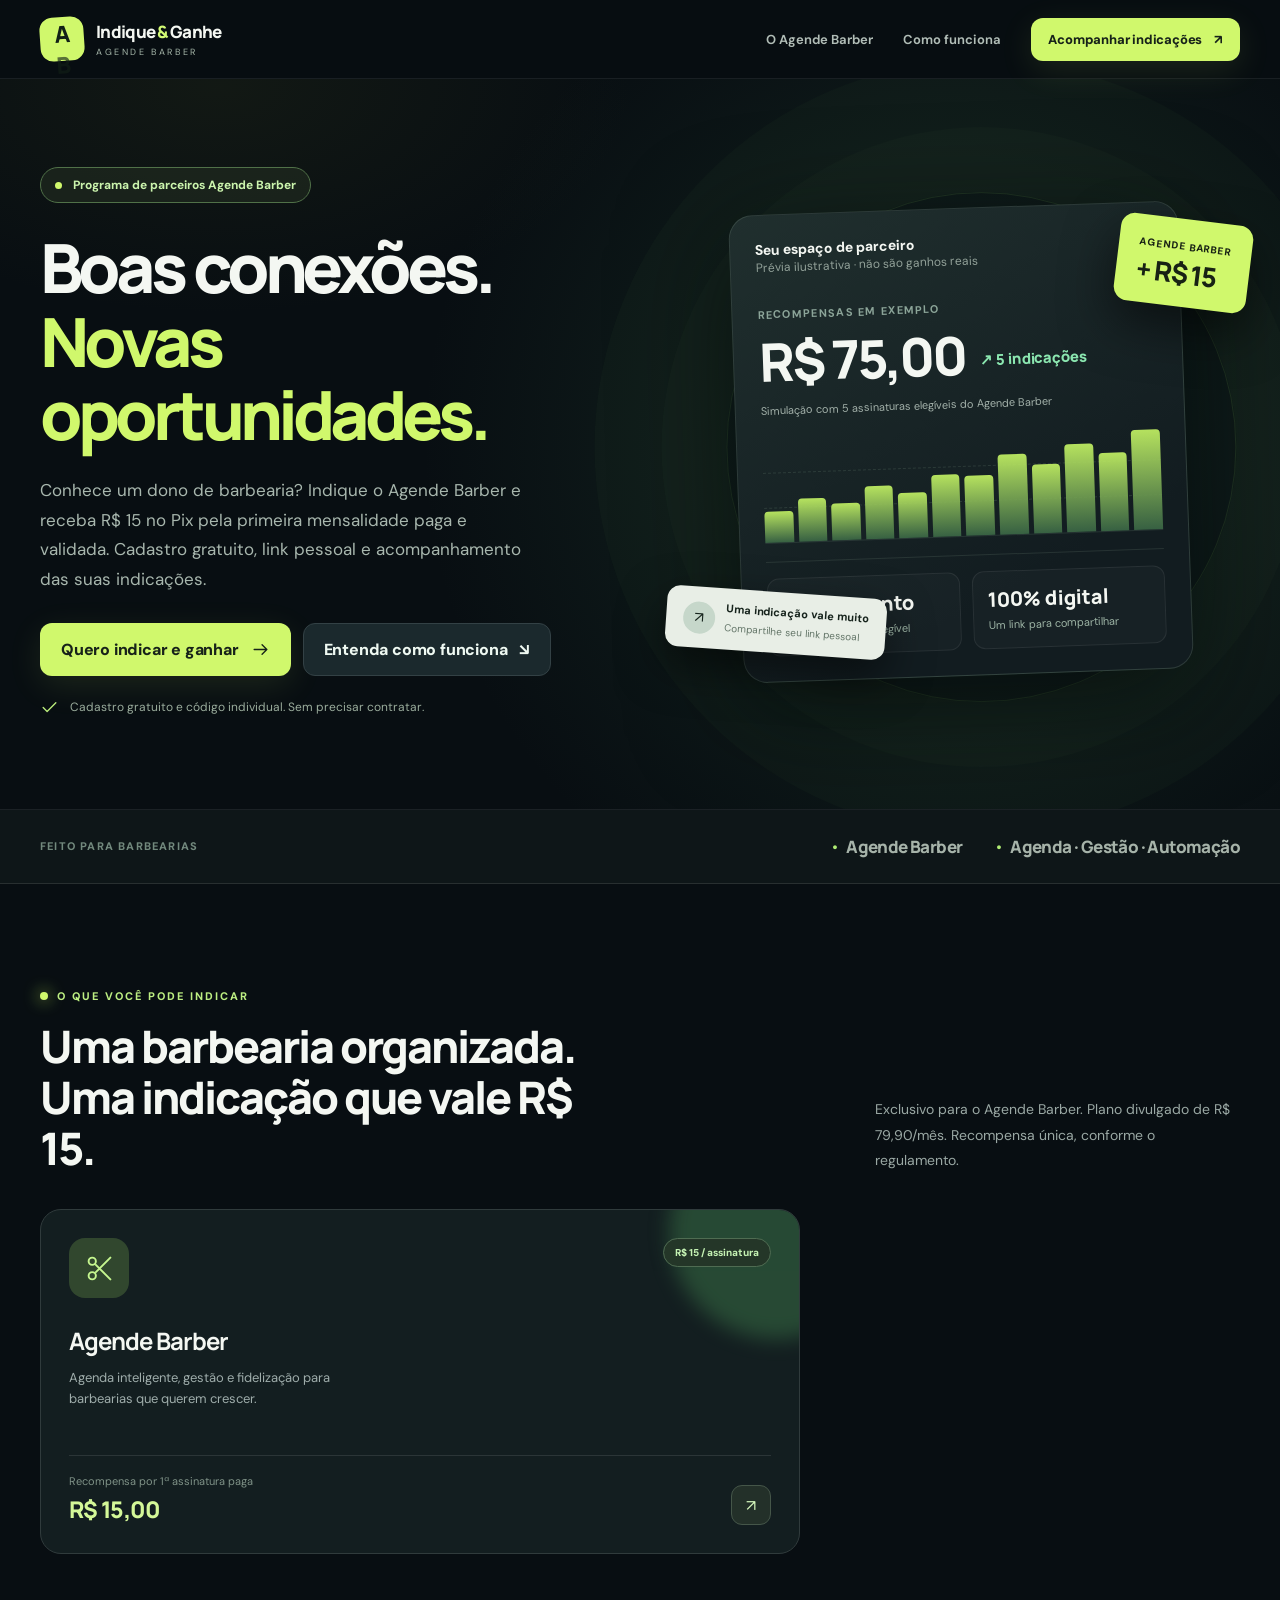
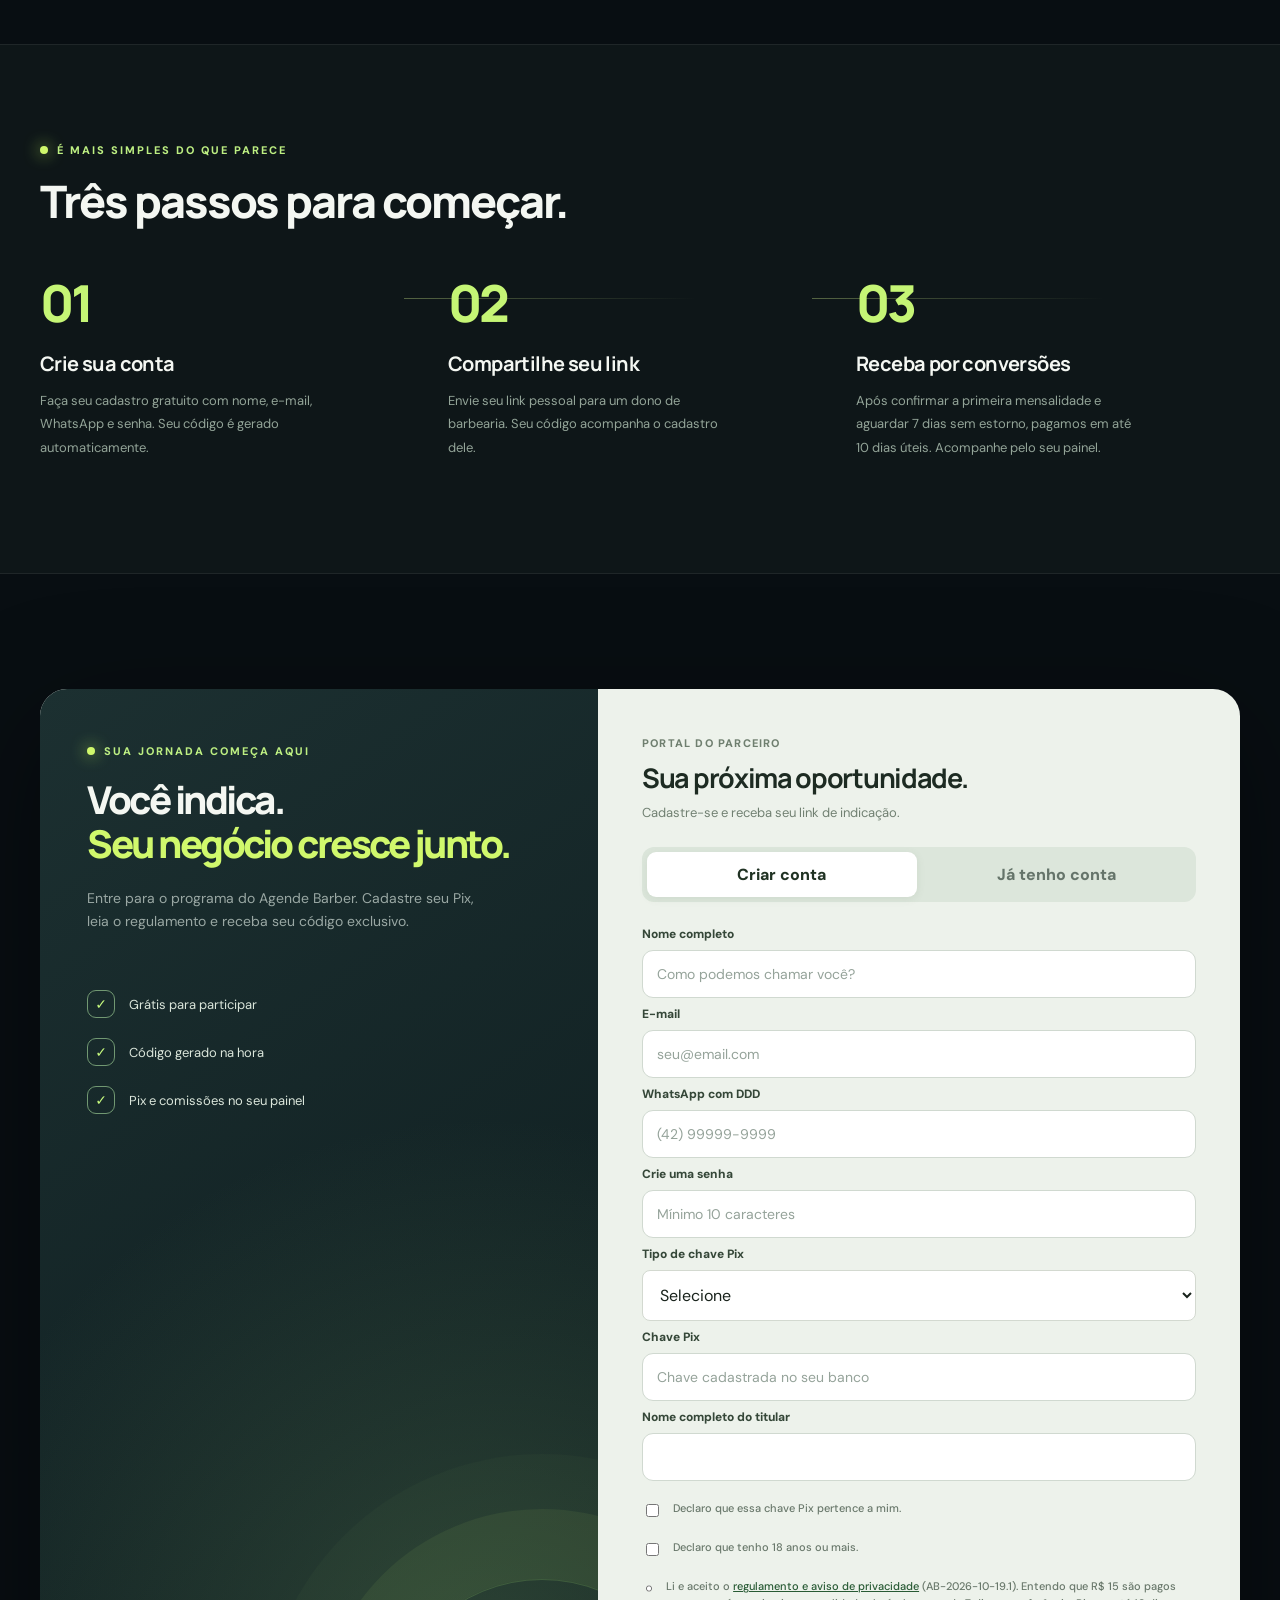
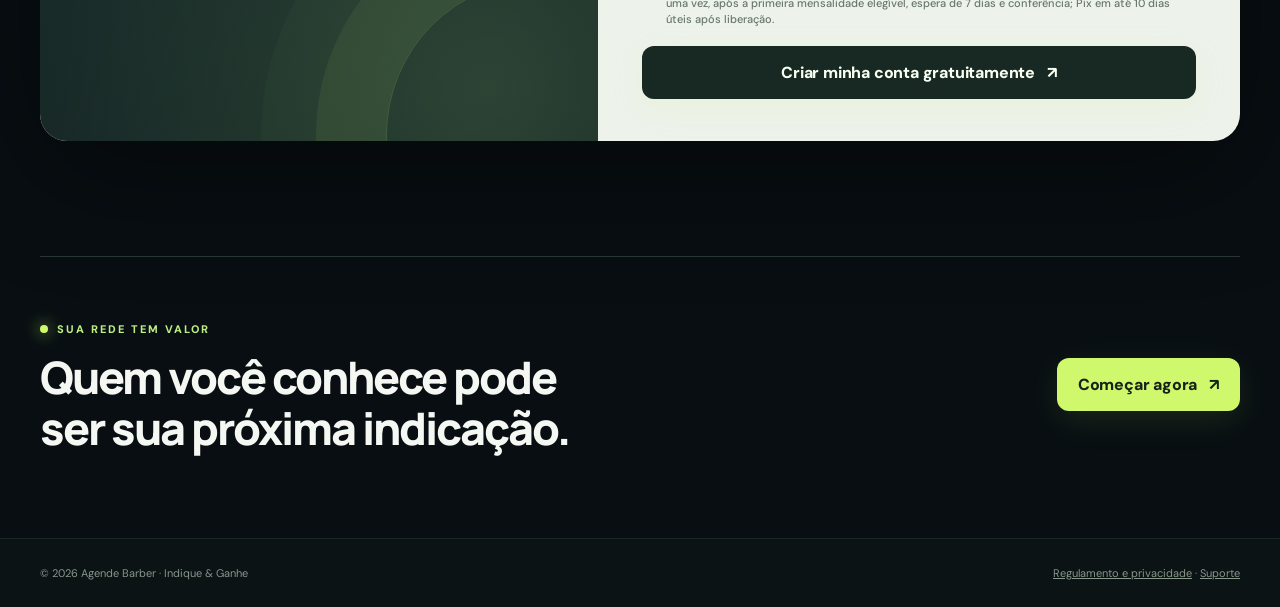
==== indicacoes/index.html @ e5cce831 "ux(referrals): easy sign-in for status tracking with refresh on return" ====
<!doctype html>
<html lang="pt-BR">
<head>
  <meta charset="UTF-8">
  <meta name="viewport" content="width=device-width, initial-scale=1">
  <meta name="theme-color" content="#080e12">
  <meta name="description" content="Indique o Agende Barber e ganhe R$ 15 por nova barbearia com primeira mensalidade paga e validada.">
  <meta property="og:title" content="Indique & Ganhe | Agende Barber">
  <meta property="og:description" content="Uma boa indicação pode render uma recompensa. Conheça a Central de Indicações.">
  <title>Indique & Ganhe — Agende Barber</title>
  <link rel="preconnect" href="https://fonts.googleapis.com">
  <link rel="preconnect" href="https://fonts.gstatic.com" crossorigin>
  <link href="https://fonts.googleapis.com/css2?family=DM+Sans:wght@400;500;600;700;800&family=Manrope:wght@400;500;600;700;800&display=swap" rel="stylesheet">
  <style>
  :root{--bg:#080e12;--panel:#111b1f;--line:#28353a;--ink:#f4f7f2;--dim:#a3b0aa;--accent:#d0f86c;--lime:#b4f552;--muted:#66716b;--max:1200px;font-family:"DM Sans",system-ui,-apple-system,sans-serif}
  *{box-sizing:border-box}html{scroll-behavior:smooth;scroll-padding-top:92px}body{margin:0;background:var(--bg);color:var(--ink);overflow-x:hidden}a{text-decoration:none;color:inherit}button,input{font:inherit}button{cursor:pointer}[hidden]{display:none!important}::selection{background:#c6ff6f;color:#172313}
  .shell{width:min(var(--max),calc(100% - 64px));margin-inline:auto}
  h1,h2,h3,h4,p{margin-top:0}h1,h2,h3{font-family:Manrope,"DM Sans",sans-serif}h2{font-size:clamp(30px,3.5vw,50px);line-height:1.14;font-weight:800;letter-spacing:-2px}h3{letter-spacing:-.6px}
  .eyebrow{display:inline-flex;align-items:center;gap:9px;text-transform:uppercase;font-size:11px;letter-spacing:2px;font-weight:800;color:#bdef82}.eyebrow .beacon{width:8px;height:8px;border-radius:50%;background:var(--accent);box-shadow:0 0 16px #bbef59}
  .micro{font-size:12px;color:#92a199;line-height:1.6}
  .soft{color:#9aa8a4;line-height:1.7}
  .btn{display:inline-flex;align-items:center;justify-content:center;gap:12px;border-radius:12px;border:1px solid transparent;padding:15px 20px;min-height:48px;font-weight:800;letter-spacing:-.2px;transition:transform .2s,background .2s,border-color .2s;white-space:nowrap}
  .btn:hover{transform:translateY(-2px)}.btn:focus-visible,.tab:focus-visible,a:focus-visible,input:focus-visible,button:focus-visible{outline:3px solid #c9fa73;outline-offset:3px}
  .btn-bright{background:var(--accent);color:#172219;box-shadow:0 9px 34px #d0f86c1b}.btn-bright:hover{background:#e1ff94}
  .btn-dark{background:#1b292d;border-color:#334145;color:#eff9f2}.btn-dark:hover{border-color:#7c9278}
  .btn-min{background:#171f21;color:#fff;border-color:#455350}
  .icon{display:inline-flex;align-items:center;justify-content:center;flex-shrink:0}
  .icon svg{width:19px;height:19px;fill:none;stroke:currentColor;stroke-width:1.7;stroke-linecap:round;stroke-linejoin:round}
  .site-header{position:sticky;top:0;z-index:30;border-bottom:1px solid #ffffff13;background:#080e12ef;backdrop-filter:blur(16px)}
  .nav{height:78px;display:flex;align-items:center;justify-content:space-between;gap:20px}
  .brand{display:inline-flex;gap:12px;align-items:center;white-space:nowrap}.mark{height:44px;width:44px;border-radius:13px;background:var(--accent);display:grid;place-items:center;color:#122017;font:950 23px Manrope;letter-spacing:-4px;padding-right:3px;transform:rotate(-4deg)}
  .brand-title{display:block;font:800 17px Manrope;letter-spacing:-.7px}.brand-sub{display:block;margin-top:3px;font-size:9px;letter-spacing:2.6px;color:#a5b6aa;text-transform:uppercase}
  .nav-actions{display:flex;align-items:center;gap:30px}.nav-actions>a:not(.btn){font-size:13px;color:#b1bdb7;font-weight:650}.nav-actions>a:not(.btn):hover{color:#fff}.nav-actions>.btn{font-size:13px;padding:12px 16px;min-height:42px}
  .hero-backdrop{position:relative;overflow:hidden;border-bottom:1px solid #ffffff14}
  .hero-backdrop:before{content:"";position:absolute;inset:0;background:radial-gradient(ellipse 750px 750px at 74% 50%,#325f444d,transparent 70%),radial-gradient(ellipse 620px 340px at 17% 1%,#4e562025,transparent 67%);pointer-events:none}
  .hero-grid{position:relative;display:grid;grid-template-columns:1.02fr .98fr;align-items:center;gap:60px;padding-top:88px;padding-bottom:92px}
  .hero-copy{position:relative;z-index:2}
  .hero-copy .intro{display:inline-flex;gap:11px;align-items:center;padding:9px 14px;border:1px solid #507148;border-radius:99px;background:#202b20aa;color:#cbf4ad;font-size:12px;font-weight:750}
  .intro i{height:7px;width:7px;background:var(--accent);border-radius:50%}
  .hero h1{font-size:clamp(48px,5.3vw,76px);font-weight:800;letter-spacing:-4.9px;line-height:1.085;margin:28px 0 24px;max-width:670px}
  .hero h1 em{font-style:normal;color:var(--accent)}.hero p{color:#a8b7ae;font-size:17px;line-height:1.75;max-width:495px}
  .hero-ctas{display:flex;flex-wrap:wrap;gap:12px;margin:28px 0 22px}.hero-proof{display:flex;align-items:center;gap:11px;font-size:12px;color:#9aac9c}.hero-proof svg{stroke:#bbec7c}
  .demo-stage{position:relative;min-height:505px;display:grid;place-items:center}
  .demo-halo{position:absolute;width:510px;height:510px;border-radius:50%;border:1px solid #a1e86b20;box-shadow:0 0 0 65px #a2f77104,0 0 0 132px #a2f77105;transform:translate(4%,1%)}
  .demo-main{position:relative;z-index:2;width:min(450px,100%);background:linear-gradient(153deg,#202f2e,#121c20 75%);border:1px solid #5e736657;border-radius:24px;box-shadow:0 25px 110px #030907a8;padding:25px;transform:rotate(-2deg)}
  .demo-heading{display:flex;align-items:center;justify-content:space-between;gap:12px}.demo-heading .title{font-size:14px;font-weight:750}.demo-logo{display:grid;place-items:center;border:1px solid #426052;background:#293d34;width:32px;height:32px;border-radius:10px;font-size:15px;color:#baf18b}
  .demo-label{font-size:11px;color:#8ca599;margin-top:30px;text-transform:uppercase;letter-spacing:1.3px;font-weight:700}
  .demo-money{font:800 53px Manrope;letter-spacing:-3px;margin:4px 0 6px}.demo-money span{color:#8be7b0;font-size:15px;letter-spacing:-.1px;vertical-align:middle;margin-left:7px}
  .demo-caption{font-size:11px;color:#a2b0a9}.demo-graph{display:flex;align-items:end;gap:5px;height:101px;margin:25px 0 18px;position:relative;border-bottom:1px solid #51665b50}
  .demo-graph:before,.demo-graph:after{content:"";position:absolute;left:0;right:0;border-top:1px dashed #576e604f;top:30%;pointer-events:none}.demo-graph:after{top:65%}
  .demo-graph i{height:var(--height);flex:1;border-radius:4px 4px 0 0;background:linear-gradient(0deg,#3b6846,#c7f765);opacity:.9;z-index:1}
  .demo-stats{display:grid;grid-template-columns:1fr 1fr;gap:12px;border-top:1px solid #61736842;padding-top:16px}.demo-stat{padding:14px;background:#ffffff06;border:1px solid #ffffff12;border-radius:12px}.demo-stat b{display:block;font:800 20px Manrope}.demo-stat span{font-size:11px;color:#9db4a5}
  .float-ticket{position:absolute;z-index:4;right:-10px;top:30px;border-radius:14px;background:var(--accent);color:#182214;padding:15px 20px;box-shadow:0 20px 50px #0008;transform:rotate(7deg)}.float-ticket b{display:block;font:800 27px Manrope;letter-spacing:-1px}.float-ticket span{font-size:10px;font-weight:800;text-transform:uppercase;letter-spacing:1px}
  .float-friend{position:absolute;z-index:5;left:-15px;bottom:41px;display:flex;align-items:center;gap:10px;border-radius:13px;background:#e8eee6;color:#16231c;padding:13px 17px;box-shadow:0 18px 45px #0008;transform:rotate(4deg)}.friend-av{display:grid;place-items:center;background:#c6d7ca;height:32px;width:32px;border-radius:50%;font-size:15px}.float-friend b{display:block;font-size:11px}.float-friend small{font-size:10px;color:#637568}
  .strip{border-bottom:1px solid #ffffff1b;background:#0e1618}.strip-inner{display:flex;align-items:center;justify-content:space-between;flex-wrap:wrap;gap:18px;padding:25px 0}.strip-lead{font-size:11px;text-transform:uppercase;letter-spacing:1.2px;color:#72897d;font-weight:800}.strip-products{display:flex;flex-wrap:wrap;gap:34px;align-items:center;color:#a6b3a9;font:800 17px Manrope;letter-spacing:-.6px}.strip-products span:before{content:"●";font-size:9px;color:#afec73;margin-right:9px;vertical-align:3px}
  .section{padding-top:100px;padding-bottom:90px}.section-header{display:flex;justify-content:space-between;align-items:end;gap:25px;margin-bottom:36px}.section-header h2{max-width:590px;margin:15px 0 0}.section-header p{max-width:365px;font-size:14px;margin:0;line-height:1.8}
  .products{display:grid;grid-template-columns:repeat(3,minmax(0,1fr));gap:17px}
  .product-card{display:flex;flex-direction:column;position:relative;overflow:hidden;padding:28px;border:1px solid #303b3c;background:#131e20;border-radius:21px;min-height:345px;transition:transform .2s,border-color .2s}.product-card:hover{transform:translateY(-5px);border-color:#9fc36e}.product-card:before{content:"";position:absolute;width:215px;height:215px;right:-85px;top:-86px;border-radius:50%;background:var(--bloom);opacity:.56;filter:blur(10px)}
  .product-top{display:flex;justify-content:space-between;align-items:start;position:relative;z-index:1}.product-symbol{width:60px;height:60px;display:grid;place-items:center;border-radius:16px;background:var(--symbol-bg);color:var(--symbol-color)}.product-symbol svg{height:29px;width:29px;stroke:currentColor;fill:none;stroke-width:1.6;stroke-linecap:round;stroke-linejoin:round}
  .tag{display:inline-block;border:1px solid #4f6c52;background:#243628;color:#c5f3b4;border-radius:99px;padding:7px 11px;font-size:10px;font-weight:800}.tag-muted{border-color:#485254;background:#293235;color:#aab8b3}
  .product-card h3{font-size:24px;letter-spacing:-1px;margin:26px 0 10px}.product-card .desc{font-size:13px;color:#9fadab;line-height:1.65;max-width:290px;flex:1}
  .card-bottom{border-top:1px solid #ffffff1a;padding-top:18px;display:flex;align-items:end;justify-content:space-between;gap:15px;margin-top:22px}.commission-caption{display:block;color:#7f9287;font-size:11px;margin-bottom:5px}.commission-value{font:800 23px Manrope;letter-spacing:-.9px;color:#d4f898}.commission-unset{font:750 16px Manrope;color:#b6c2ba}
  .card-arrow{display:grid;place-items:center;height:40px;width:40px;border:1px solid #455649;border-radius:11px;color:#d5f8bd;background:#233029;transition:background .2s}.product-card:hover .card-arrow{background:#43583a}
  .how{border-top:1px solid #ffffff12;border-bottom:1px solid #ffffff12;background:#0e1618}.how .section{padding-top:93px;padding-bottom:95px}
  .step-grid{display:grid;grid-template-columns:repeat(3,minmax(0,1fr));gap:24px;margin-top:49px}.step{position:relative;padding:2px 22px 6px 0}.step:not(:last-child):after{content:"";position:absolute;right:20px;top:23px;width:calc(100% - 91px);height:1px;background:linear-gradient(90deg,#bed98166,transparent);transform:translateX(100%)}.step-number{font:800 51px Manrope;line-height:1;letter-spacing:-3px;color:#c5f575}.step h3{font-size:20px;margin:22px 0 12px}.step p{font-size:13px;line-height:1.8;color:#93a498;max-width:290px}
  .signup-section{padding:115px 0}.signup-panel{display:grid;grid-template-columns:.93fr 1.07fr;border-radius:27px;overflow:hidden;background:#edf2eb;box-shadow:0 30px 120px #0006}
  .signup-story{background:radial-gradient(circle at 80% 95%,#4f704e76,transparent 52%),linear-gradient(145deg,#1c3031,#0d1b1d);padding:55px 47px 45px;position:relative;display:flex;flex-direction:column;overflow:hidden}
  .signup-story:after{content:"";width:310px;height:310px;border:1px solid #b5ff7e2b;border-radius:50%;position:absolute;bottom:-150px;right:-100px;box-shadow:0 0 0 70px #caff7110,0 0 0 125px #caff7106;pointer-events:none}
  .signup-story h2{font-size:clamp(31px,3vw,47px);letter-spacing:-2.5px;line-height:1.15;margin:20px 0}.signup-story h2 span{color:var(--accent)}.signup-story .soft{font-size:14px;max-width:400px}.signup-advantages{display:grid;gap:20px;margin-top:42px;position:relative;z-index:1}.advantage{display:flex;gap:14px;align-items:center;font-size:13px;color:#dbe6db}.advantage .check{display:grid;place-items:center;width:28px;height:28px;min-width:28px;border:1px solid #719872;border-radius:9px;color:#c7fb7f;font-size:14px}
  .auth-surface{padding:42px 44px;color:#1d2b22}.auth-overline{font-size:11px;color:#6f7f6f;font-weight:800;text-transform:uppercase;letter-spacing:1.2px}.auth-title{font-size:27px;letter-spacing:-1.3px;margin:7px 0 6px}.auth-sub{color:#718072;font-size:13px;line-height:1.7;margin:0 0 23px}
  .tabs{display:flex;gap:5px;padding:5px;border-radius:12px;background:#dce6db;margin-bottom:24px}.tab{flex:1;border:0;background:transparent;border-radius:9px;padding:12px;font-weight:800;color:#65746a}.tab.active{color:#203223;background:#fff;box-shadow:0 2px 8px #5d70501a}
  .auth-form{display:grid;gap:8px}.auth-form label{font-size:12px;font-weight:800;color:#354738}.auth-form input:not([type="checkbox"]){background:#fff;border:1px solid #d0d9d0;border-radius:11px;height:48px;padding:12px 14px;font-size:14px;color:#183325;outline:none;width:100%}.auth-form input:not([type="checkbox"]):focus{border-color:#9ebc84;box-shadow:0 0 0 3px #c7eeb83e}.auth-form input::placeholder{color:#95a39a}.auth-form .btn{margin-top:10px;width:100%;background:#182923;color:#f9fff1;min-height:52px}
  .consent{display:flex;align-items:flex-start;gap:11px!important;font-weight:500!important;margin-top:11px;line-height:1.5;color:#69786b!important}.consent input{accent-color:#24402b;margin-top:4px}.consent span{font-size:11px;font-weight:500}
  .form-message{padding:12px 14px;border-radius:10px;font-size:12px;margin-top:17px;border:1px solid #d0dacb;background:#e4eddc;color:#2a4a37}.form-message.error{border-color:#e9b2b0;background:#ffeded;color:#a32626}.form-message.success{border-color:#9ad1ab;background:#e0f7e8;color:#237444}
  #login-form .micro a{color:#275d34;text-decoration:underline;text-underline-offset:3px}
  .partner-bar{display:flex;align-items:start;justify-content:space-between;gap:12px}.partner-bar h3{color:#243c2d;font-size:22px;margin:5px 0}.partner-bar p{margin:0}
  .code-card{display:flex;flex-wrap:wrap;align-items:center;justify-content:space-between;gap:12px;background:#dcebd4;border:1px solid #b4d4a5;border-radius:14px;padding:17px;margin:24px 0 20px}.code-card strong{font:800 22px Manrope;color:#203c27;letter-spacing:1px;overflow-wrap:anywhere}
  .ref-link{display:flex;align-items:center;gap:8px;background:#fff;border:1px solid #d3dfd0;border-radius:11px;padding:8px 9px;margin-bottom:9px;max-width:100%}.ref-link input{min-width:0;width:100%;flex:1;border:none;outline:0;color:#314e38;background:transparent;font-size:11px}
  .smallbtn{flex-shrink:0;background:#1c3326;color:white;border:none;border-radius:8px;padding:10px 13px;font-size:11px;font-weight:800}
  .auth-surface .micro{color:#748375}.auth-surface .eyebrow{color:#416641}
  .last-cta{padding:0 0 85px}.last-content{border-top:1px solid #283732;padding-top:60px;display:flex;align-items:center;justify-content:space-between;gap:24px}.last-content h2{max-width:570px;margin:13px 0 0}.last-content .btn{flex-shrink:0}
  .site-footer{border-top:1px solid #ffffff13;background:#0b1315}.footer-inner{display:flex;align-items:center;justify-content:space-between;flex-wrap:wrap;gap:15px;padding:27px 0;font-size:11px;color:#87978b}
  .toast{position:fixed;right:20px;bottom:24px;z-index:99;background:var(--accent);color:#172518;border-radius:11px;padding:14px 20px;font-size:12px;font-weight:800;box-shadow:0 10px 30px #0007;opacity:0;pointer-events:none;transition:opacity .2s}.toast.show{opacity:1}
  .redirect{display:none;max-width:640px;margin:90px auto;padding:38px;background:#172522;border:1px solid #4a6c54;border-radius:25px;text-align:center}
  @media(max-width:1050px){.hero-grid{gap:25px}.hero h1{font-size:clamp(44px,5.2vw,64px);letter-spacing:-3px}.float-friend{left:-5px}.float-ticket{right:0}.demo-main{width:min(410px,96%)}}
  @media(max-width:820px){.shell{width:min(100% - 38px,var(--max))}.nav{height:70px}.nav-actions{gap:10px}.nav-actions>a:not(.btn){display:none}.hero-grid{grid-template-columns:1fr;gap:30px;padding-top:62px;padding-bottom:72px}.hero h1{max-width:660px;font-size:clamp(48px,7.5vw,71px)}.hero p{max-width:630px}.demo-stage{width:min(600px,100%);min-height:500px;margin:15px auto 0}.products{grid-template-columns:1fr 1fr}.section-header{display:block}.section-header p{margin-top:18px}.signup-panel{grid-template-columns:1fr}.signup-story{padding:42px}.signup-story h2{max-width:520px}.signup-advantages{grid-template-columns:repeat(3,1fr);gap:15px;margin-top:25px}.signup-advantages .advantage{align-items:start}.signup-advantages .check{min-width:28px}.signup-section{padding:80px 0}.last-content{align-items:start;flex-direction:column}}
  @media(max-width:600px){.shell{width:min(100% - 32px,var(--max))}.nav{height:67px}.brand{gap:8px}.mark{height:39px;width:39px;font-size:20px}.brand-title{font-size:14px}.brand-sub{font-size:8px;letter-spacing:1.8px}.nav-actions>.btn{font-size:11px;padding:9px 12px;min-height:38px}
   .hero-grid{padding-top:50px;padding-bottom:46px}.hero-copy .intro{font-size:10px}.hero h1{font-size:clamp(41px,11vw,58px);letter-spacing:-2.8px;line-height:1.09;margin:25px 0 20px}.hero p{font-size:14px}.hero-ctas{display:grid;grid-template-columns:1fr;gap:10px}.hero-ctas .btn{width:100%;font-size:14px}.hero-proof{font-size:11px}.demo-stage{min-height:405px;margin:10px auto 0}.demo-halo{width:330px;height:330px}.demo-main{width:min(345px,94%);padding:19px;border-radius:18px}.demo-money{font-size:43px}.demo-graph{height:82px;margin:18px 0}.float-ticket{right:-3px;top:5px;padding:10px 12px;transform:rotate(5deg)}.float-ticket b{font-size:20px}.float-ticket span{font-size:8px}.float-friend{left:-4px;bottom:5px;padding:10px 13px}.demo-stat{padding:10px}.demo-stat b{font-size:16px}
   .strip-inner{justify-content:center;gap:13px;padding:22px 0}.strip-products{gap:16px;justify-content:center;font-size:13px}.section{padding-top:70px;padding-bottom:70px}.section-header{margin-bottom:26px}.section-header h2{letter-spacing:-1.3px}.products{grid-template-columns:1fr}.product-card{min-height:300px;padding:24px}.how .section{padding-top:70px;padding-bottom:65px}.step-grid{display:grid;grid-template-columns:1fr;gap:18px;margin-top:30px}.step{padding:0 0 12px 0;display:grid;grid-template-columns:65px 1fr;column-gap:10px}.step:not(:last-child):after{display:none}.step-number{grid-row:span 2;font-size:44px}.step h3{margin:0 0 3px;font-size:18px}.step p{margin:0}.signup-section{padding:65px 0}.signup-panel{border-radius:20px}.signup-story{padding:34px 25px}.signup-story h2{font-size:32px;letter-spacing:-1.5px}.signup-advantages{grid-template-columns:1fr;gap:12px;margin-top:18px}.auth-surface{padding:30px 22px}.auth-title{font-size:25px}.last-cta{padding-bottom:55px}.last-content{padding-top:45px}.last-content h2{font-size:30px;letter-spacing:-1px}.last-content .btn{width:100%}.footer-inner{justify-content:center;text-align:center}
  }
  @media(prefers-reduced-motion:reduce){*,*:before,*:after{scroll-behavior:auto!important;transition:none!important;animation:none!important}}
  .products{grid-template-columns:1fr;max-width:760px}.auth-form select{width:100%;padding:13px;border:1px solid #d3d9d0;border-radius:8px;background:#fff;color:#18221b;font:inherit}.consent a{color:#285a34;text-decoration:underline}.profile-details{margin-top:22px;border-top:1px solid #cad3c5;padding-top:18px}.profile-details summary{cursor:pointer;font-weight:700;margin-bottom:16px}.referrals-section{margin-top:28px}.referral-item{border:1px solid #c8d1c2;border-radius:10px;padding:16px;margin-top:12px;overflow-wrap:anywhere}.referral-item p{font-size:13px;margin:6px 0}.auth-surface{min-width:0}.auth-form input{min-width:0}#my-referrals{font-size:14px;line-height:1.6;margin-top:12px}.site-footer a{text-decoration:underline}

  /* Acompanhamento real do indicador, acessível também no celular. */
  .partner-guide{margin:20px 0;padding:18px;background:#e6f2df;border:1px solid #bdd4af;border-radius:16px;color:#284230}
  .partner-guide strong{display:block;font:800 15px Manrope;line-height:1.5}.partner-guide p{margin:9px 0 0;font-size:13px;line-height:1.7;color:#4c644e}
  .partner-summary{display:grid;grid-template-columns:repeat(3,minmax(0,1fr));gap:10px;margin:18px 0 26px}
  .summary-tile{min-width:0;border-radius:14px;border:1px solid #d2dfcb;background:#fafdf9;padding:13px}
  .summary-tile span{display:block;font-size:11px;line-height:1.4;font-weight:750;color:#536955;min-height:30px}
  .summary-tile strong{display:block;color:#1d3e29;font:800 clamp(21px,3vw,29px) Manrope;letter-spacing:-1px;margin:6px 0}
  .summary-tile small{display:block;color:#738577;line-height:1.4;font-size:10px}
  .share-section{border-radius:18px;border:1px solid #c7d8be;background:#f4f9ef;padding:19px;margin:22px 0}
  .share-section h4{font:800 18px/1.4 Manrope;letter-spacing:-.5px;margin:9px 0}
  .share-section .code-card{margin:15px 0 13px}.share-section .micro{color:#596d5e}
  .ref-link{flex-wrap:wrap}.ref-link input{flex-basis:100%;font-size:12px;padding:5px 3px}
  .share-buttons{display:grid;grid-template-columns:1fr 1fr;gap:8px;width:100%}
  .share-buttons button{min-height:45px;white-space:normal;border:1px solid #bed3b5;border-radius:10px;padding:8px 10px;font-size:12px;font-weight:800;color:#2b5131;background:#edf5e7}
  .share-buttons .share-whatsapp{background:#1d7148;color:#fff;border-color:#1d7148}
  .referrals-head{display:flex;align-items:center;justify-content:space-between;gap:10px;margin-bottom:8px}
  .referrals-head h3{color:#233f2b;font:800 23px Manrope;margin:5px 0 0}
  .progress-legend{display:grid;grid-template-columns:repeat(4,minmax(0,1fr));gap:5px;margin:18px 0}
  .progress-legend span{font-size:10px;color:#5a6c5c;line-height:1.4}
  .progress-legend b{display:block;margin-bottom:5px;background:#dcead7;border-radius:50%;width:26px;height:26px;text-align:center;line-height:26px;color:#305b36}
  .referral-item{border-color:#d4e0ce;background:#fff;border-radius:16px;padding:17px}
  .referral-title{font:800 17px/1.4 Manrope;color:#223d2a;margin:0}
  .referral-top{display:flex;align-items:flex-start;justify-content:space-between;gap:10px;flex-wrap:wrap}
  .referral-status{border-radius:30px;font-size:10px;font-weight:800;padding:7px 10px;background:#e2ecd9;color:#2e6539;line-height:1.4}
  .referral-status.wait{background:#f7edd7;color:#80521b}
  .referral-status.risk{background:#fae9e5;color:#873b2c}
  .referral-next{border:1px solid #dce9d5;border-radius:12px;background:#f5f8f2;padding:12px;margin-top:14px;font-size:12px;color:#50634f;line-height:1.65}
  .referral-next b{display:block;color:#304d37;margin-bottom:3px;font-size:12px}
  .referral-stages{list-style:none;display:grid;grid-template-columns:repeat(4,minmax(0,1fr));gap:5px;margin:16px 0 0;padding:0}
  .referral-stages li{font-size:10px;color:#778577;line-height:1.45;padding-top:11px;border-top:4px solid #dce4d8}
  .referral-stages li.done{border-color:#4d974f;color:#355a3e;font-weight:750}
  .referral-stages li.active{border-color:#c8a143;color:#7c632d;font-weight:750}
  .referral-meta{color:#7a8b7c;font-size:11px;margin-top:10px}
  .referral-empty{padding:24px 18px;border:1px dashed #abc9a0;border-radius:16px;background:#f6fbf3;text-align:center;color:#294633}
  .referral-empty b{display:block;font:800 17px Manrope}.referral-empty p{margin:8px auto 0;font-size:12px;line-height:1.6;max-width:360px}
  .partner-clarity{margin-top:18px!important;border-top:1px solid #d3e0ce;padding-top:16px}
  @media(max-width:600px){.partner-guide{padding:15px}.partner-summary{grid-template-columns:1fr 1fr}.summary-tile:last-child{grid-column:1/-1}.summary-tile span{min-height:auto}.share-section{padding:14px}.progress-legend{grid-template-columns:repeat(2,1fr);row-gap:10px}.referrals-head h3{font-size:21px}.referral-stages li{font-size:9px}.referral-top{display:block}.referral-status{display:inline-block;margin-top:8px}}

  </style>
</head>
<body>
<header class="site-header">
  <nav class="shell nav" aria-label="Navegação principal">
    <a class="brand" href="/" aria-label="Indique & Ganhe Agende Barber">
      <span class="mark" aria-hidden="true">A<span style="opacity:.62">B</span></span>
      <span><span class="brand-title">Indique<span style="color:#d2fa74"> & </span>Ganhe</span><span class="brand-sub">Agende Barber</span></span>
    </a>
    <div class="nav-actions"><a href="#produtos">O Agende Barber</a><a href="#como-funciona">Como funciona</a><a class="btn btn-bright" href="/?entrar=1#meucodigo">Acompanhar indicações <span aria-hidden="true">↗</span></a></div>
  </nav>
</header>
<main id="main">
  <div class="hero-backdrop">
    <div class="shell hero-grid hero">
      <div class="hero-copy">
        <span class="intro"><i aria-hidden="true"></i> Programa de parceiros Agende Barber</span>
        <h1>Boas conexões.<br><em>Novas oportunidades.</em></h1>
        <p>Conhece um dono de barbearia? Indique o Agende Barber e receba R$ 15 no Pix pela primeira mensalidade paga e validada. Cadastro gratuito, link pessoal e acompanhamento das suas indicações.</p>
        <div class="hero-ctas">
          <a class="btn btn-bright" id="join" href="#meucodigo">Quero indicar e ganhar <span class="icon"><svg viewBox="0 0 24 24" aria-hidden="true"><path d="M4 12h16m-6-6 6 6-6 6"/></svg></span></a>
          <a class="btn btn-dark" href="#como-funciona">Entenda como funciona <span aria-hidden="true">↘</span></a>
        </div>
        <div class="hero-proof"><span class="icon"><svg viewBox="0 0 24 24" aria-hidden="true"><path d="M20 6 9 17l-5-5"/></svg></span> Cadastro gratuito e código individual. Sem precisar contratar.</div>
      </div>
      <div class="demo-stage" aria-label="Exemplo ilustrativo de como funcionam as recompensas">
        <div class="demo-halo" aria-hidden="true"></div>
        <div class="demo-main">
          <div class="demo-heading">
            <div><div class="title">Seu espaço de parceiro</div><div class="micro">Prévia ilustrativa · não são ganhos reais</div></div>
            <div class="demo-logo" aria-hidden="true">✳</div>
          </div>
          <div class="demo-label">Recompensas em exemplo</div>
          <div class="demo-money">R$ 75,00 <span>↗ 5 indicações</span></div>
          <div class="demo-caption">Simulação com 5 assinaturas elegíveis do Agende Barber</div>
          <div class="demo-graph" aria-hidden="true">
            <i style="--height:31%"></i><i style="--height:43%"></i><i style="--height:37%"></i><i style="--height:53%"></i><i style="--height:45%"></i><i style="--height:62%"></i><i style="--height:60%"></i><i style="--height:80%"></i><i style="--height:69%"></i><i style="--height:88%"></i><i style="--height:78%"></i><i style="--height:100%"></i>
          </div>
          <div class="demo-stats">
            <div class="demo-stat"><b>1º pagamento</b><span>Gera a comissão elegível</span></div>
            <div class="demo-stat"><b>100% digital</b><span>Um link para compartilhar</span></div>
          </div>
        </div>
        <div class="float-ticket" aria-hidden="true"><span>Agende Barber</span><b>+ R$ 15</b></div>
        <div class="float-friend" aria-hidden="true"><div class="friend-av">↗</div><div><b>Uma indicação vale muito</b><small>Compartilhe seu link pessoal</small></div></div>
      </div>
    </div>
  </div>
  <div class="strip">
    <div class="shell strip-inner"><span class="strip-lead">Feito para barbearias</span><div class="strip-products"><span>Agende Barber</span><span>Agenda · Gestão · Automação</span></div></div>
  </div>
  <section class="shell section" id="produtos">
    <div class="section-header">
      <div><span class="eyebrow"><span class="beacon"></span> O que você pode indicar</span><h2>Uma barbearia organizada.<br>Uma indicação que vale R$ 15.</h2></div>
      <p class="soft">Exclusivo para o Agende Barber. Plano divulgado de R$ 79,90/mês. Recompensa única, conforme o regulamento.</p>
    </div>
    <div class="products">
      <a class="product-card" href="#meucodigo" data-prefill="agende-barber" style="--bloom:#376c44;--symbol-bg:#31472e;--symbol-color:#c5f68f">
        <div class="product-top"><div class="product-symbol"><svg viewBox="0 0 24 24" aria-hidden="true"><circle cx="6" cy="6" r="3"/><circle cx="6" cy="18" r="3"/><path d="M9 9 21 21M9 15 21 3"/></svg></div><span class="tag">R$ 15 / assinatura</span></div>
        <h3>Agende Barber</h3>
        <p class="desc">Agenda inteligente, gestão e fidelização para barbearias que querem crescer.</p>
        <div class="card-bottom"><div><span class="commission-caption">Recompensa por 1ª assinatura paga</span><span class="commission-value">R$ 15,00</span></div><span class="card-arrow" aria-hidden="true">↗</span></div>
      </a>
    </div>
  </section>
  <div class="how" id="como-funciona">
    <section class="shell section">
      <span class="eyebrow"><span class="beacon"></span> É mais simples do que parece</span>
      <h2 style="max-width:650px;margin:16px 0 0">Três passos para começar.</h2>
      <div class="step-grid">
        <div class="step"><span class="step-number">01</span><h3>Crie sua conta</h3><p>Faça seu cadastro gratuito com nome, e-mail, WhatsApp e senha. Seu código é gerado automaticamente.</p></div>
        <div class="step"><span class="step-number">02</span><h3>Compartilhe seu link</h3><p>Envie seu link pessoal para um dono de barbearia. Seu código acompanha o cadastro dele.</p></div>
        <div class="step"><span class="step-number">03</span><h3>Receba por conversões</h3><p>Após confirmar a primeira mensalidade e aguardar 7 dias sem estorno, pagamos em até 10 dias úteis. Acompanhe pelo seu painel.</p></div>
      </div>
    </section>
  </div>
  <section class="shell signup-section" id="meucodigo">
    <div class="signup-panel">
      <div class="signup-story">
        <span class="eyebrow"><span class="beacon"></span> Sua jornada começa aqui</span>
        <h2>Você indica.<br><span>Seu negócio cresce junto.</span></h2>
        <p class="soft">Entre para o programa do Agende Barber. Cadastre seu Pix, leia o regulamento e receba seu código exclusivo.</p>
        <div class="signup-advantages">
          <div class="advantage"><span class="check">✓</span> Grátis para participar</div>
          <div class="advantage"><span class="check">✓</span> Código gerado na hora</div>
          <div class="advantage"><span class="check">✓</span> Pix e comissões no seu painel</div>
        </div>
      </div>
      <div class="auth-surface">
        <div id="auth-view">
          <span class="auth-overline">Portal do parceiro</span>
          <h3 class="auth-title">Sua próxima oportunidade.</h3>
          <p class="auth-sub">Cadastre-se e receba seu link de indicação.</p>
          <div class="tabs" role="tablist" aria-label="Acessar Central de Indicações">
            <button type="button" id="tab-register" class="tab active" aria-selected="true">Criar conta</button>
            <button type="button" id="tab-login" class="tab" aria-selected="false">Já tenho conta</button>
          </div>
          <form id="signup-form" class="auth-form">
            <label for="signup-name">Nome completo</label>
            <input id="signup-name" name="name" required minlength="3" maxlength="120" autocomplete="name" placeholder="Como podemos chamar você?">
            <label for="signup-email">E-mail</label>
            <input id="signup-email" type="email" name="email" required maxlength="254" autocomplete="email" placeholder="seu@email.com">
            <label for="signup-phone">WhatsApp com DDD</label>
            <input id="signup-phone" type="tel" name="phone" required inputmode="tel" autocomplete="tel" placeholder="(42) 99999-9999">
            <label for="signup-password">Crie uma senha</label>
            <input id="signup-password" type="password" name="password" required minlength="10" maxlength="128" autocomplete="new-password" placeholder="Mínimo 10 caracteres">
<label for="signup-pix-type">Tipo de chave Pix</label>
 <select id="signup-pix-type" required><option value="">Selecione</option><option value="cpf">CPF</option><option value="email">E-mail</option><option value="phone">Celular</option><option value="random">Chave aleatória</option></select>
 <label for="signup-pix-key">Chave Pix</label><input id="signup-pix-key" required maxlength="254" autocomplete="off" placeholder="Chave cadastrada no seu banco">
 <label for="signup-pix-holder">Nome completo do titular</label><input id="signup-pix-holder" required minlength="5" maxlength="120" autocomplete="name">
 <label class="consent"><input id="signup-pix-owner" type="checkbox" required><span>Declaro que essa chave Pix pertence a mim.</span></label>
 <label class="consent"><input id="signup-adult" type="checkbox" required><span>Declaro que tenho 18 anos ou mais.</span></label>
 <label class="consent"><input id="signup-consent" type="checkbox" required><span>Li e aceito o <a href="/termos.html" target="_blank" rel="noopener">regulamento e aviso de privacidade</a> (AB-2026-10-19.1). Entendo que R$ 15 são pagos uma vez, após a primeira mensalidade elegível, espera de 7 dias e conferência; Pix em até 10 dias úteis após liberação.</span></label>
            <button type="submit" id="signup-button" class="btn btn-bright">Criar minha conta gratuitamente <span aria-hidden="true">↗</span></button>
          </form>
          <form id="login-form" class="auth-form" hidden>
            <label for="login-email">E-mail cadastrado</label>
            <input id="login-email" type="email" name="email" required autocomplete="email" placeholder="seu@email.com">
            <label for="login-password">Sua senha</label>
            <input id="login-password" type="password" name="password" required autocomplete="current-password" placeholder="Digite sua senha">
            <button type="submit" id="login-button" class="btn btn-bright">Acessar meu painel <span aria-hidden="true">↗</span></button>
            <p class="micro">Esqueceu sua senha? <a href="https://wa.me/5542998319122?text=Preciso%20recuperar%20o%20acesso%20%C3%A0%20Central%20de%20Indica%C3%A7%C3%B5es" target="_blank" rel="noopener noreferrer">Solicitar recuperação ao suporte.</a></p>
          </form>
        </div>
        <div id="partner-view" hidden>
          <div class="partner-bar"><div><span class="auth-overline">Meu painel de indicações</span><h3 id="partner-name">Bem-vindo!</h3><p class="micro" id="partner-email"></p></div><button type="button" class="smallbtn" id="logout-button">Sair</button></div>
          <div class="partner-guide" role="note"><strong>Como saber se alguém se cadastrou pelo seu link?</strong><p>Quando o dono de uma barbearia concluir o cadastro com seu link, o nome da barbearia aparecerá aqui em <b>Minhas indicações</b>. Você verá cada etapa até o Pix, sem precisar perguntar ao suporte.</p></div>
          <div class="partner-summary" aria-label="Resumo das suas indicações">
            <div class="summary-tile"><span>Barbearias cadastradas</span><strong id="partner-count">—</strong><small>Cadastros feitos pelo seu link</small></div>
            <div class="summary-tile"><span>Comissão aprovada para Pix</span><strong id="partner-approved">—</strong><small>Aguardando transferência</small></div>
            <div class="summary-tile"><span>Já recebi por Pix</span><strong id="partner-paid">—</strong><small>Pagamentos registrados</small></div>
          </div>
          <section class="share-section" aria-label="Compartilhar seu link">
            <span class="auth-overline">Seu link exclusivo</span>
            <h4>Indique uma barbearia e ganhe R$ 15 por primeira assinatura elegível.</h4>
            <p class="micro">Compartilhe o link completo. O cadastro ficará associado a você automaticamente.</p>
            <div class="code-card"><div><div class="micro">Seu código</div><strong id="partner-code"></strong></div><button type="button" class="smallbtn" id="copy-code">Copiar código</button></div>
            <div id="links-list" aria-live="polite"></div>
            <p id="profile-warning" class="micro" hidden>Antes de compartilhar novamente, aceite o regulamento atual em "Meus dados Pix e aceite".</p>
          </section>
 <details class="profile-details"><summary>Meus dados Pix e aceite</summary><p class="micro" id="acceptance-info"></p>
 <form id="pix-form" class="auth-form"><label for="profile-pix-type">Tipo de chave Pix</label>
 <select id="profile-pix-type" required><option value="">Selecione</option><option value="cpf">CPF</option><option value="email">E-mail</option><option value="phone">Celular</option><option value="random">Chave aleatória</option></select>
 <label for="profile-pix-key">Chave Pix</label><input id="profile-pix-key" required maxlength="254" autocomplete="off" placeholder="Chave cadastrada no seu banco">
 <label for="profile-pix-holder">Nome completo do titular</label><input id="profile-pix-holder" required minlength="5" maxlength="120" autocomplete="name">
 <label class="consent"><input id="profile-pix-owner" type="checkbox" required><span>Declaro que essa chave Pix pertence a mim.</span></label>
 <label class="consent"><input id="profile-adult" type="checkbox" required><span>Declaro que tenho 18 anos ou mais.</span></label>
 <label class="consent"><input id="profile-consent" type="checkbox" required><span>Li e aceito o <a href="/termos.html" target="_blank" rel="noopener">regulamento e aviso de privacidade</a> (AB-2026-10-19.1). Entendo que R$ 15 são pagos uma vez, após a primeira mensalidade elegível, espera de 7 dias e conferência; Pix em até 10 dias úteis após liberação.</span></label>
 <label for="profile-password">Senha atual para confirmar alterações</label><input id="profile-password" type="password" required maxlength="128" autocomplete="current-password">
 <button id="pix-save" class="btn btn-bright" type="submit">Salvar dados Pix e aceite</button></form></details>
 <section class="referrals-section">
    <div class="referrals-head"><div><span class="auth-overline">Acompanhe pelo seu painel</span><h3>Minhas indicações</h3></div><button id="refresh-referrals" class="smallbtn" type="button">↻ Atualizar</button></div>
    <p class="micro">Veja quem se cadastrou pelo seu link, se já pagou a primeira mensalidade e se seu Pix foi enviado.</p>
    <div class="progress-legend"><span><b>1</b> Cadastrou</span><span><b>2</b> Pagou mensalidade</span><span><b>3</b> Aprovada</span><span><b>4</b> Pix recebido</span></div>
    <div id="my-referrals" aria-live="polite" aria-atomic="true"></div>
    <p class="micro partner-clarity">Visitas e cliques não contam como cadastro. O valor de R$ 15 só é liberado após a primeira mensalidade confirmada, 7 dias sem estorno e a aprovação. O Pix é feito manualmente e registrado neste painel.</p>
  </section>
        </div>
        <p id="auth-message" class="form-message" role="status" aria-live="polite" hidden></p>
      </div>
    </div>
  </section>
  <div class="shell last-cta">
    <div class="last-content">
      <div><span class="eyebrow"><span class="beacon"></span> Sua rede tem valor</span><h2>Quem você conhece pode ser sua próxima indicação.</h2></div>
      <a href="#meucodigo" class="btn btn-bright">Começar agora <span aria-hidden="true">↗</span></a>
    </div>
  </div>
</main>
<aside id="redirect" class="redirect">
  <span class="eyebrow"><span class="beacon"></span> Central de Indicações</span>
  <h2 id="redirect-title" style="margin-top:24px">Abrindo sistema...</h2>
  <p id="redirect-copy" class="soft">Se você não for redirecionado, utilize o botão abaixo.</p>
  <a id="redirect-action" class="btn btn-bright" href="/">Continuar ↗</a>
</aside>
<footer class="site-footer"><div class="shell footer-inner"><span>© 2026 Agende Barber · Indique & Ganhe</span><span><a href="/termos.html" target="_blank" rel="noopener">Regulamento e privacidade</a> · <a href="https://wa.me/5542998319122">Suporte</a></span></div></footer>
<div class="toast" id="toast" role="status">Link copiado!</div>
  <script>
  (function(){
    "use strict";
    const api="https://slryivvvzrirgjfbumps.supabase.co/functions/v1/referral-portal";
    const TERMS_VERSION="AB-2026-10-19.1";
    const tokenKey="apz_referral_session_v1";
    const products=[{slug:"agende-barber",name:"Agende Barber",url:"https://agendebarber.com/cadastro-barbearia"}];
    const clean=v=>String(v||"").trim().toUpperCase().replace(/[^A-Z0-9_-]/g,"").slice(0,24);
    const toast=document.getElementById("toast");
    const notify=t=>{toast.textContent=t;toast.classList.add("show");setTimeout(()=>toast.classList.remove("show"),2600)};
    const parts=location.pathname.split("/").filter(Boolean);
    const productSlug=parts[0]==="p"?parts[1]:null;
    const codeFromPath=parts[0]==="p"?clean(parts[2]):(parts[0]==="indicar"?clean(parts[1]):"");
    function getToken(){try{return localStorage.getItem(tokenKey)||""}catch{return ""}}
    function setToken(value){try{if(value)localStorage.setItem(tokenKey,value);else localStorage.removeItem(tokenKey)}catch{}}
    function message(value,type="error"){
      const el=document.getElementById("auth-message");
      if(!value){el.hidden=true;el.textContent="";return}
      el.textContent=value;el.className="form-message "+type;el.hidden=false;
    }
    async function request(action,data={},token=""){
      const controller=new AbortController();const timeout=setTimeout(()=>controller.abort(),18000);
      try{
        const response=await fetch(api,{method:"POST",headers:{"Content-Type":"application/json",...(token?{"Authorization":"Bearer "+token}:{})},body:JSON.stringify({action,...data}),signal:controller.signal});
        const payload=await response.json().catch(()=>({error:"Não foi possível interpretar a resposta."}));
        if(!response.ok)throw new Error(payload.error||"Ocorreu um erro ao processar seu pedido.");
        return payload;
      }finally{clearTimeout(timeout)}
    }
    function codeLink(code,slug){return location.origin+"/p/"+encodeURIComponent(slug)+"/"+encodeURIComponent(code)}
    const brl=value=>(value/100).toLocaleString("pt-BR",{style:"currency",currency:"BRL"});
    const formatDate=value=>value?new Date(value.length===10?value+"T12:00:00":value).toLocaleDateString("pt-BR"):"";
    function element(tag,cls,value){
      const node=document.createElement(tag);
      if(cls)node.className=cls;
      if(value!==undefined)node.textContent=value;
      return node;
    }
    function renderLinks(code){
      const list=document.getElementById("links-list");
      list.textContent="";
      products.forEach(p=>{
        const link=codeLink(code,p.slug);
        const wrap=element("div","ref-link");
        const field=element("input");
        field.readOnly=true;
        field.value=link;
        field.setAttribute("aria-label","Link pessoal para cadastrar uma barbearia");
        const buttons=element("div","share-buttons");
        const copyButton=element("button","","Copiar meu link");
        copyButton.type="button";
        copyButton.addEventListener("click",()=>copy(link,"Link de indicação copiado!"));
        const whatsApp=element("button","share-whatsapp","Enviar pelo WhatsApp");
        whatsApp.type="button";
        whatsApp.addEventListener("click",()=>{
          const msg="Olá! Conheça o Agende Barber para sua barbearia. Você pode testar gratuitamente pelo meu link: "+link;
          window.open("https://wa.me/?text="+encodeURIComponent(msg),"_blank","noopener,noreferrer");
        });
        buttons.append(copyButton,whatsApp);
        wrap.append(field,buttons);
        list.append(wrap);
      });
    }
    async function copy(value,ok){
      try{await navigator.clipboard.writeText(value);notify(ok)}
      catch{notify("Copie o texto pelo campo acima ou compartilhe pelo WhatsApp.")}
    }
    function showPartner(p){
      document.getElementById("auth-view").hidden=true;
      document.getElementById("partner-view").hidden=false;
      document.getElementById("partner-name").textContent=p.name;
      document.getElementById("partner-email").textContent=p.email;
      document.getElementById("partner-code").textContent=p.code;
      renderLinks(p.code);message("");
      document.getElementById("links-list").hidden=!!p.needs_terms;
      document.getElementById("profile-warning").hidden=!p.needs_terms;
      document.getElementById("profile-pix-type").value=p.pix_type||"";
      document.getElementById("profile-pix-key").value=p.pix_key||"";
      document.getElementById("profile-pix-holder").value=p.pix_holder||p.name||"";
      document.getElementById("acceptance-info").textContent=p.terms_version?"Aceite registrado: "+p.terms_version+" · "+new Date(p.consent_at).toLocaleString("pt-BR"):"Você ainda precisa aceitar o regulamento atual.";
      void loadReferrals();
    }
    function profileData(prefix){
      return {pix_type:document.getElementById(prefix+"-pix-type").value,pix_key:document.getElementById(prefix+"-pix-key").value,pix_holder:document.getElementById(prefix+"-pix-holder").value,pix_owner:document.getElementById(prefix+"-pix-owner").checked,adult:document.getElementById(prefix+"-adult").checked,consent:document.getElementById(prefix+"-consent").checked,terms_version:TERMS_VERSION};
    }
    const statusLabels={
      pending:"Barbearia cadastrada",
      review:"Mensalidade confirmada",
      approved:"R$ 15 aprovados",
      paid:"Pix pago",
      rejected:"Indicação não elegível",
      reversed:"Pagamento contestado"
    };
    const stages=["Cadastrou","Pagou mensalidade","Foi aprovada","Pix recebido"];
    function nextInstruction(row){
      switch(row.status){
        case "pending":return ["O que falta agora?","A barbearia precisa pagar a primeira mensalidade. O teste grátis ou o cadastro não gera comissão."];
        case "review":
          return ["O que falta agora?",row.eligible_at&&Date.parse(row.eligible_at)>Date.now()
            ?"A primeira mensalidade foi registrada. Aguardamos 7 dias sem estorno para a equipe poder aprovar."
            :"O prazo de 7 dias terminou. Agora a equipe precisa aprovar a comissão."];
        case "approved":return ["O que falta agora?","A comissão foi aprovada! O Agende Barber fará a transferência Pix manualmente."];
        case "paid":return ["Pix registrado","O Agende Barber marcou o Pix de R$ 15 como pago. Confira o recebimento no seu banco."];
        case "rejected":return ["Esta indicação não gera comissão",row.reason||"A equipe informou que esta indicação não atende ao regulamento."];
        case "reversed":return ["Pagamento contestado",row.reason||"Houve estorno ou contestação. Se precisar, entre em contato com o suporte."];
        default:return ["Em acompanhamento","Toque em Atualizar para verificar o andamento."];
      }
    }
    function referralCard(row){
      const card=element("article","referral-item");
      const top=element("div","referral-top");
      top.append(element("h4","referral-title",row.shop_name||"Barbearia cadastrada"));
      top.append(element("span","referral-status "+(["pending","review"].includes(row.status)?"wait":(["rejected","reversed"].includes(row.status)?"risk":"")),statusLabels[row.status]||"Em acompanhamento"));
      card.append(top);
      card.append(element("div","referral-meta","Cadastro feito em "+formatDate(row.created_at)));
      if(!["rejected","reversed"].includes(row.status)){
        const level={pending:1,review:2,approved:3,paid:4}[row.status]||1;
        const list=element("ol","referral-stages");
        stages.forEach((name,index)=>{
          const cls=index+1<level?"done":index+1===level?"active":"";
          list.append(element("li",cls,name));
        });
        card.append(list);
      }
      const box=element("div","referral-next");
      const info=nextInstruction(row);
      box.append(element("b","",info[0]),element("span","",info[1]));
      if(row.status==="approved"&&row.payout_due_at)box.append(element("p","referral-meta","Prazo do Pix: "+formatDate(row.payout_due_at)));
      if(row.status==="review"&&row.eligible_at&&Date.parse(row.eligible_at)>Date.now())box.append(element("p","referral-meta","Fim da espera de 7 dias: "+formatDate(row.eligible_at)));
      if(row.status==="paid"&&row.paid_at)box.append(element("p","referral-meta","Pagamento registrado em "+formatDate(row.paid_at)));
      card.append(box);
      return card;
    }
    let loadingReferrals=false;
    let lastReferralRefresh=0;
    async function loadReferrals(){
      if(loadingReferrals)return;
      loadingReferrals=true;
      lastReferralRefresh=Date.now();
      const list=document.getElementById("my-referrals");
      const refresh=document.getElementById("refresh-referrals");
      refresh.disabled=true;
      list.textContent="Atualizando suas indicações…";
      try{
        const data=await request("dashboard",{},getToken());
        const rows=Array.isArray(data.conversions)?data.conversions:[];
        const paid=rows.filter(row=>row.status==="paid");
        const approved=rows.filter(row=>row.status==="approved");
        document.getElementById("partner-count").textContent=String(rows.length);
        document.getElementById("partner-approved").textContent=brl(approved.reduce((sum,r)=>sum+(r.commission_cents||1500),0));
        document.getElementById("partner-paid").textContent=brl(paid.reduce((sum,r)=>sum+(r.commission_cents||1500),0));
        list.textContent="";
        if(!rows.length){
          const empty=element("div","referral-empty");
          empty.append(element("b","","Nenhuma barbearia cadastrada pelo seu link ainda"),element("p","","Compartilhe seu link acima. Quando alguém concluir o cadastro de barbearia com seu código, o nome aparecerá aqui. Cliques e visitas não contam como cadastro."));
          list.append(empty);
          return;
        }
        rows.forEach(row=>list.append(referralCard(row)));
        if(rows.length===200)list.append(element("p","micro","Exibindo os 200 cadastros mais recentes. Para indicações mais antigas, fale com o suporte."));
      }catch(e){
        list.textContent="Não foi possível atualizar agora. Suas indicações não foram apagadas. Confira a conexão e toque em Atualizar.";
      }finally{loadingReferrals=false;refresh.disabled=false;}
    }
    document.getElementById("refresh-referrals").addEventListener("click",loadReferrals);
    document.addEventListener("visibilitychange",()=>{
      if(document.visibilityState==="visible"&&!document.getElementById("partner-view").hidden&&getToken()&&Date.now()-lastReferralRefresh>45000)void loadReferrals();
    });
    document.getElementById("pix-form").addEventListener("submit",async e=>{
      e.preventDefault();const btn=document.getElementById("pix-save");if(btn.disabled)return;btn.disabled=true;message("");
      try{const data=await request("update_profile",{...profileData("profile"),password:document.getElementById("profile-password").value},getToken());e.target.reset();showPartner(data.partner);notify("Dados e aceite salvos.");}
      catch(e){message(e.message||"Não foi possível salvar.")}finally{btn.disabled=false;}
    });
    function showAuth(login=false){
      document.getElementById("partner-view").hidden=true;
      document.getElementById("auth-view").hidden=false;
      document.getElementById("tab-login").classList.toggle("active",login);
      document.getElementById("tab-register").classList.toggle("active",!login);
      document.getElementById("tab-login").setAttribute("aria-selected",String(login));
      document.getElementById("tab-register").setAttribute("aria-selected",String(!login));
      document.getElementById("signup-form").hidden=login;
      document.getElementById("login-form").hidden=!login;message("");
    }
    document.getElementById("tab-login").addEventListener("click",()=>showAuth(true));
    document.getElementById("tab-register").addEventListener("click",()=>showAuth(false));
    async function submit(form,button,action,data){
      if(button.disabled)return;
      button.disabled=true;button.textContent=action==="register"?"Criando conta…":"Entrando…";message("");
      try{
        const response=await request(action,data);
        if(!response.partner||!response.token)throw Error("Cadastro não retornou uma sessão válida.");
        setToken(response.token);form.reset();showPartner(response.partner);
        notify(action==="register"?"Cadastro concluído! Seu código já está disponível.":"Bem-vindo de volta!");
      }catch(e){message(e instanceof Error?(e.name==="AbortError"?"A conexão demorou demais. Tente novamente.":e.message):"Falha inesperada.");}
      finally{button.disabled=false;button.textContent=action==="register"?"Criar minha conta grátis →":"Entrar na minha conta →"}
    }
    document.getElementById("signup-form").addEventListener("submit",e=>{
      e.preventDefault();
      const form=e.currentTarget;
      submit(form,document.getElementById("signup-button"),"register",{
        name:document.getElementById("signup-name").value,
        email:document.getElementById("signup-email").value,
        phone:document.getElementById("signup-phone").value,
        password:document.getElementById("signup-password").value,
        ...profileData("signup")
      });
    });
    document.getElementById("login-form").addEventListener("submit",e=>{
      e.preventDefault();
      const form=e.currentTarget;
      submit(form,document.getElementById("login-button"),"login",{
        email:document.getElementById("login-email").value,password:document.getElementById("login-password").value
      });
    });
    document.getElementById("logout-button").addEventListener("click",()=>{
      const token=getToken();setToken("");showAuth(true);
      if(token)request("logout",{},token).catch(()=>{});
    });
    document.getElementById("copy-code").addEventListener("click",()=>copy(document.getElementById("partner-code").textContent,"Código copiado! Prefira compartilhar o link completo."));
    document.querySelectorAll("[data-prefill]").forEach(el=>el.addEventListener("click",()=>{
      const preferred=el.dataset.prefill;
      const node=Array.from(document.querySelectorAll("#links-list .ref-link")).find((_,i)=>products[i].slug===preferred);
      if(node){node.scrollIntoView({behavior:"smooth",block:"center"})}
    }));
    if(new URLSearchParams(location.search).get("entrar")==="1")showAuth(true);
    const savedToken=getToken();
    if(savedToken)request("me",{},savedToken).then(data=>{if(data.partner)showPartner(data.partner)}).catch(()=>{setToken("");showAuth(true)});
    if(productSlug){
      const product=products.find(p=>p.slug===productSlug);
      const panel=document.getElementById("redirect");
      document.getElementById("main").style.display="none";panel.style.display="block";
      if(!product||!/^[A-Z0-9_-]{3,24}$/.test(codeFromPath)){
        document.getElementById("redirect-title").textContent="Link de indicação inválido";
        document.getElementById("redirect-copy").textContent="Revise o endereço ou solicite um link atualizado.";
      }else if(!product.url){
        document.getElementById("redirect-title").textContent=product.name+" · integração em preparação";
        document.getElementById("redirect-copy").textContent="A contratação por indicação ainda não está liberada para este sistema.";
      }else{
        const destination=new URL(product.url);
        destination.searchParams.set("ref",codeFromPath);
        destination.searchParams.set("utm_source","central-indicacoes");
        destination.searchParams.set("utm_medium","referral");
        const action=document.getElementById("redirect-action");
        action.href=destination.toString();action.textContent="Abrir "+product.name+" ↗";
        document.getElementById("redirect-title").textContent="Você está indo para "+product.name;
        document.getElementById("redirect-copy").textContent="Código de indicação: "+codeFromPath+". A comissão depende da confirmação do pagamento.";
        setTimeout(()=>location.replace(destination.toString()),1000);
      }
    }
  })();
  </script>
</body>
</html>
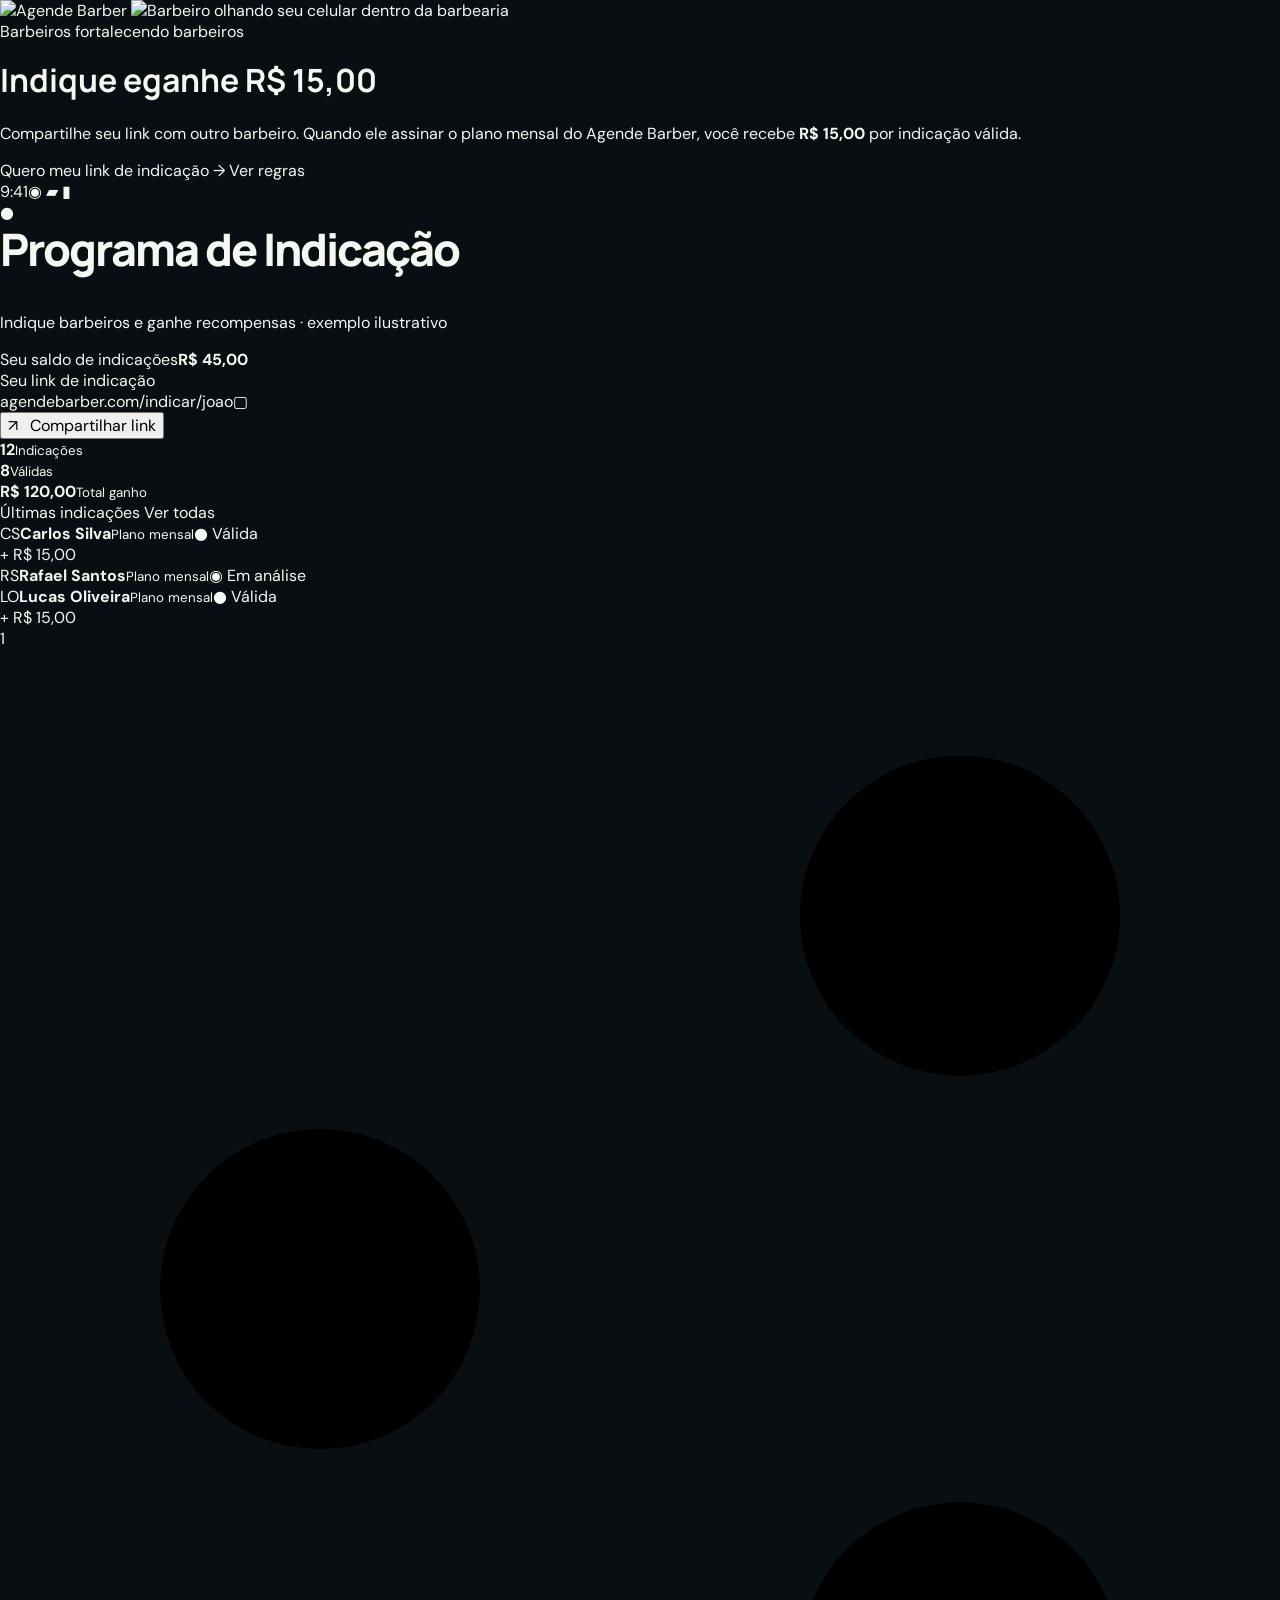
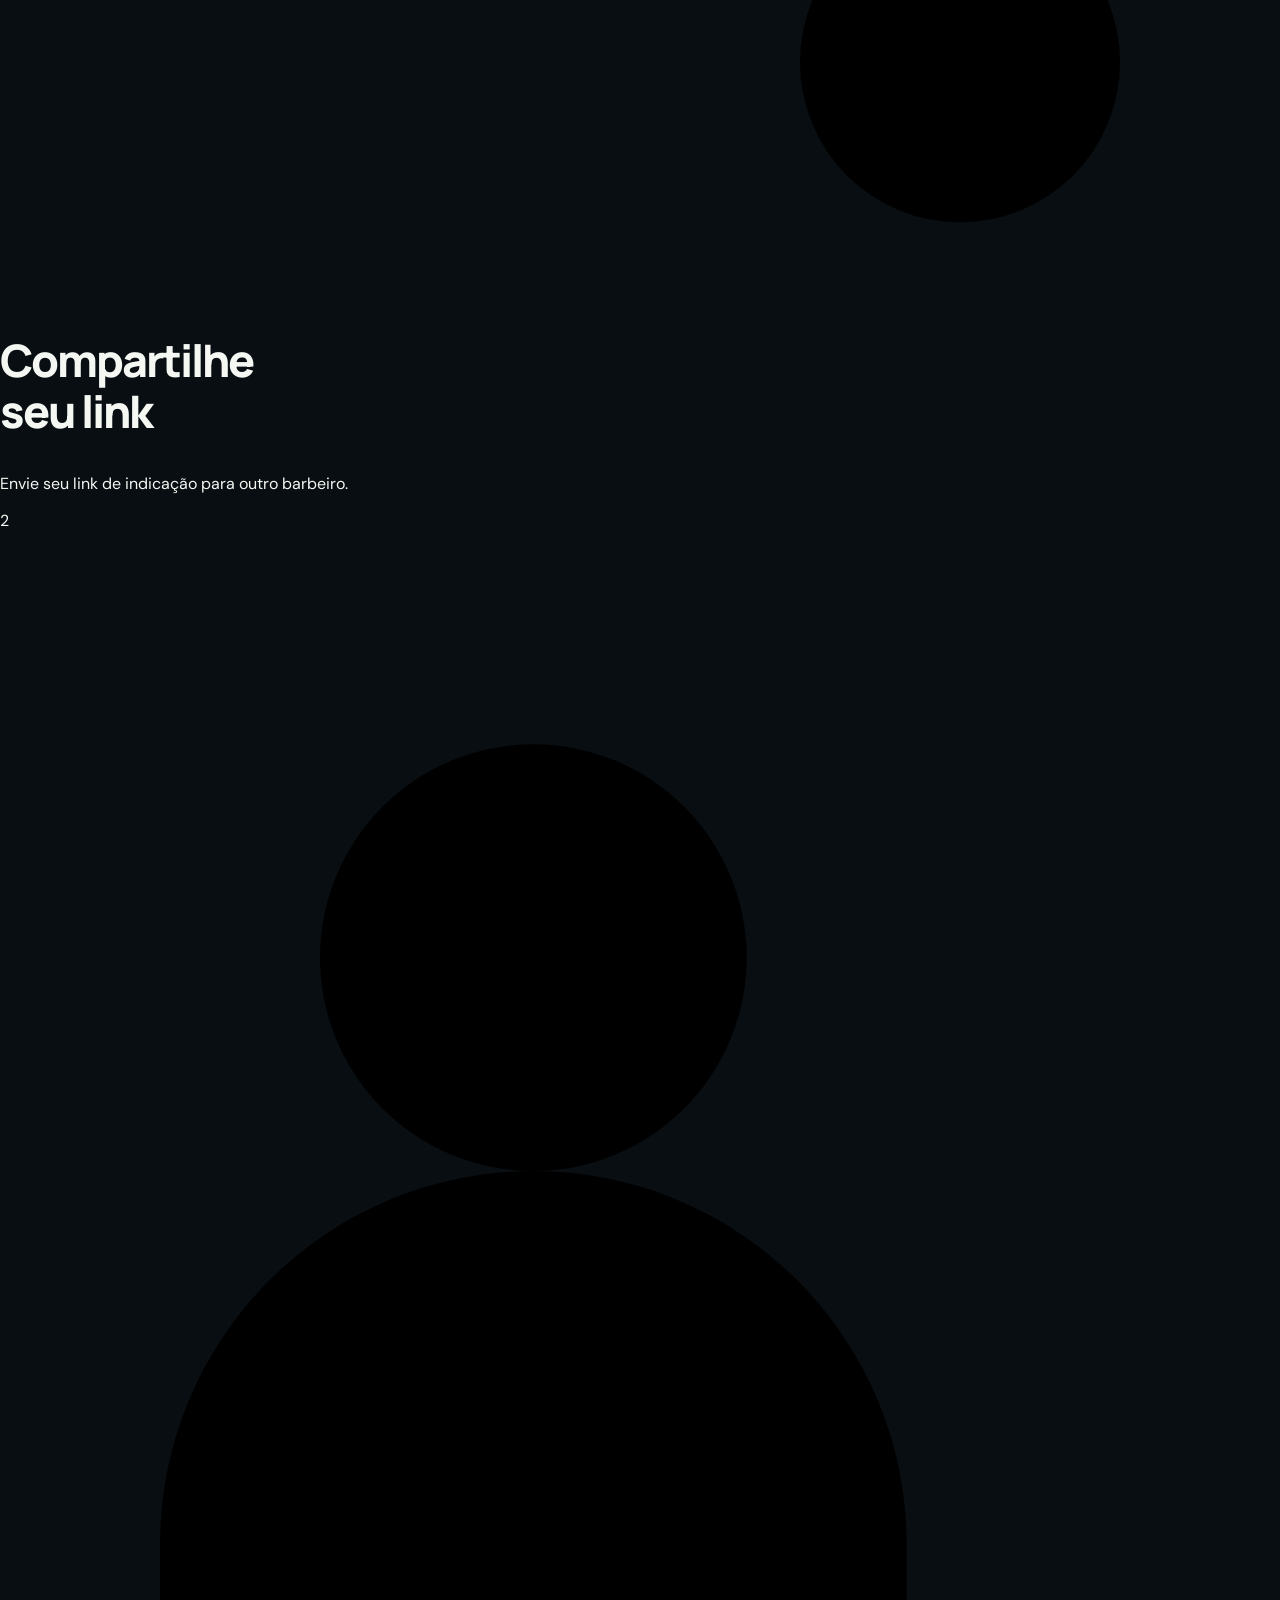
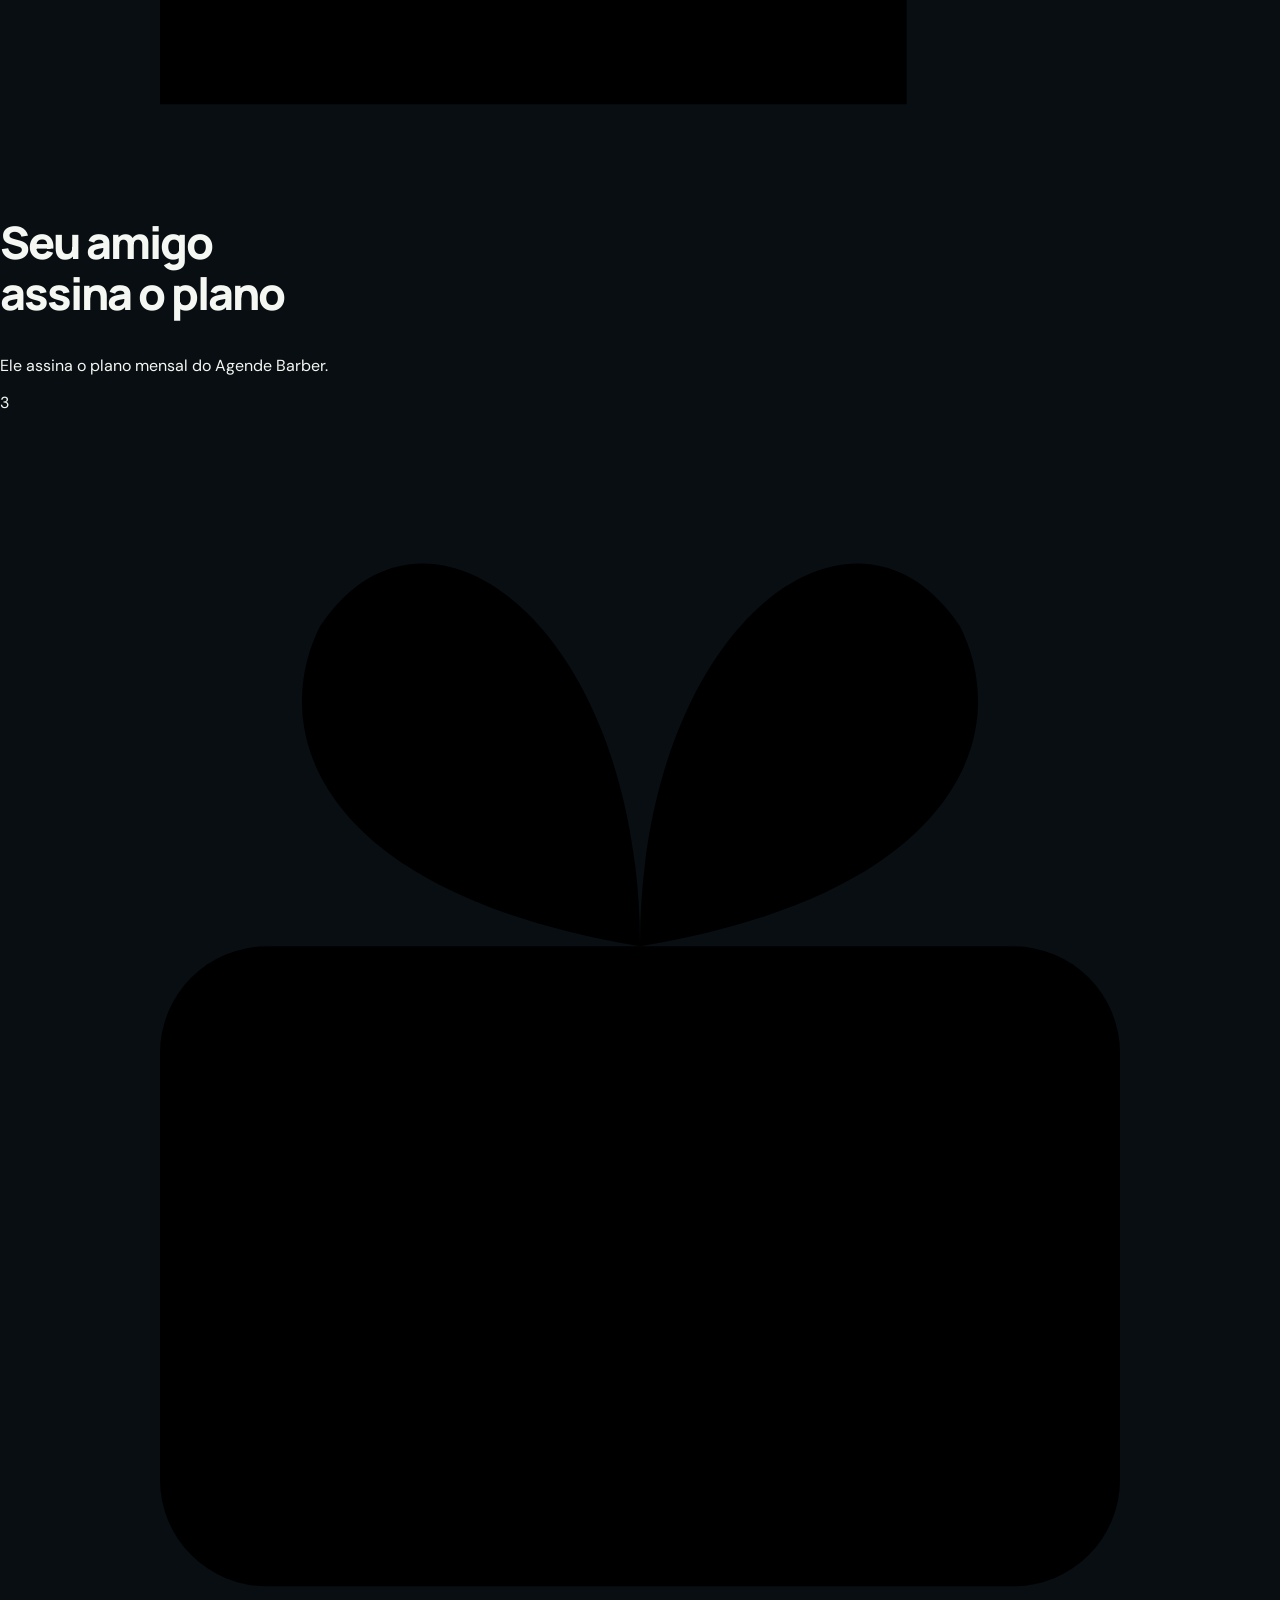
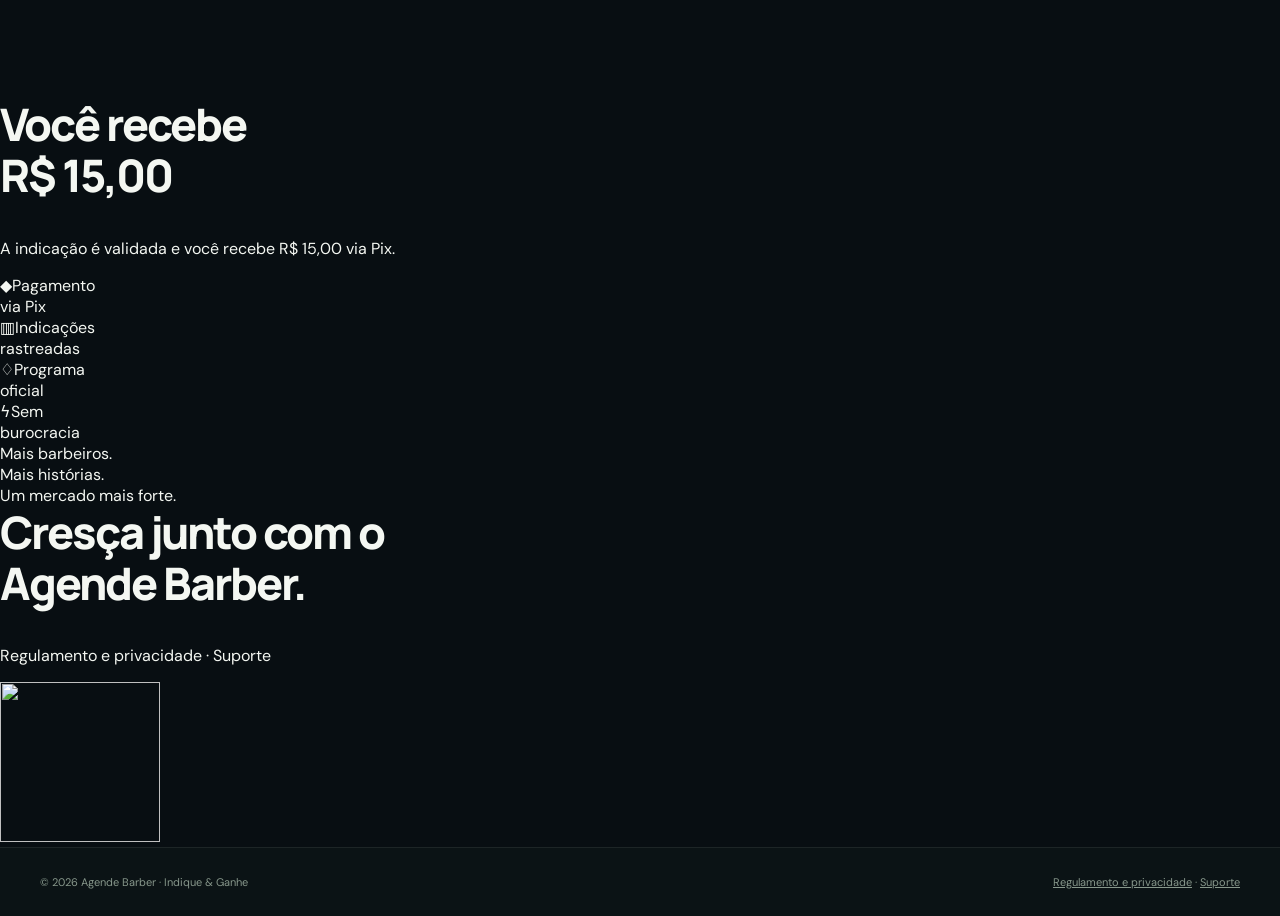
==== commit ac499dfa: "feat(referrals): preserve registration and tracking while applying identical blue white landing comp" ====
--- a/indicacoes/index.html
+++ b/indicacoes/index.html
@@ -3,7 +3,7 @@
 <head>
   <meta charset="UTF-8">
   <meta name="viewport" content="width=device-width, initial-scale=1">
-  <meta name="theme-color" content="#080e12">
+  <meta name="theme-color" content="#f6faff">
   <meta name="description" content="Indique o Agende Barber e ganhe R$ 15 por nova barbearia com primeira mensalidade paga e validada.">
   <meta property="og:title" content="Indique & Ganhe | Agende Barber">
   <meta property="og:description" content="Uma boa indicação pode render uma recompensa. Conheça a Central de Indicações.">
@@ -130,82 +130,85 @@
   @media(max-width:600px){.partner-guide{padding:15px}.partner-summary{grid-template-columns:1fr 1fr}.summary-tile:last-child{grid-column:1/-1}.summary-tile span{min-height:auto}.share-section{padding:14px}.progress-legend{grid-template-columns:repeat(2,1fr);row-gap:10px}.referrals-head h3{font-size:21px}.referral-stages li{font-size:9px}.referral-top{display:block}.referral-status{display:inline-block;margin-top:8px}}
 
   </style>
+  <link rel="stylesheet" href="/landing-premium.css">
 </head>
+
 <body>
-<header class="site-header">
-  <nav class="shell nav" aria-label="Navegação principal">
-    <a class="brand" href="/" aria-label="Indique & Ganhe Agende Barber">
-      <span class="mark" aria-hidden="true">A<span style="opacity:.62">B</span></span>
-      <span><span class="brand-title">Indique<span style="color:#d2fa74"> & </span>Ganhe</span><span class="brand-sub">Agende Barber</span></span>
-    </a>
-    <div class="nav-actions"><a href="#produtos">O Agende Barber</a><a href="#como-funciona">Como funciona</a><a class="btn btn-bright" href="/?entrar=1#meucodigo">Acompanhar indicações <span aria-hidden="true">↗</span></a></div>
-  </nav>
-</header>
 <main id="main">
-  <div class="hero-backdrop">
-    <div class="shell hero-grid hero">
-      <div class="hero-copy">
-        <span class="intro"><i aria-hidden="true"></i> Programa de parceiros Agende Barber</span>
-        <h1>Boas conexões.<br><em>Novas oportunidades.</em></h1>
-        <p>Conhece um dono de barbearia? Indique o Agende Barber e receba R$ 15 no Pix pela primeira mensalidade paga e validada. Cadastro gratuito, link pessoal e acompanhamento das suas indicações.</p>
-        <div class="hero-ctas">
-          <a class="btn btn-bright" id="join" href="#meucodigo">Quero indicar e ganhar <span class="icon"><svg viewBox="0 0 24 24" aria-hidden="true"><path d="M4 12h16m-6-6 6 6-6 6"/></svg></span></a>
-          <a class="btn btn-dark" href="#como-funciona">Entenda como funciona <span aria-hidden="true">↘</span></a>
-        </div>
-        <div class="hero-proof"><span class="icon"><svg viewBox="0 0 24 24" aria-hidden="true"><path d="M20 6 9 17l-5-5"/></svg></span> Cadastro gratuito e código individual. Sem precisar contratar.</div>
-      </div>
-      <div class="demo-stage" aria-label="Exemplo ilustrativo de como funcionam as recompensas">
-        <div class="demo-halo" aria-hidden="true"></div>
-        <div class="demo-main">
-          <div class="demo-heading">
-            <div><div class="title">Seu espaço de parceiro</div><div class="micro">Prévia ilustrativa · não são ganhos reais</div></div>
-            <div class="demo-logo" aria-hidden="true">✳</div>
-          </div>
-          <div class="demo-label">Recompensas em exemplo</div>
-          <div class="demo-money">R$ 75,00 <span>↗ 5 indicações</span></div>
-          <div class="demo-caption">Simulação com 5 assinaturas elegíveis do Agende Barber</div>
-          <div class="demo-graph" aria-hidden="true">
-            <i style="--height:31%"></i><i style="--height:43%"></i><i style="--height:37%"></i><i style="--height:53%"></i><i style="--height:45%"></i><i style="--height:62%"></i><i style="--height:60%"></i><i style="--height:80%"></i><i style="--height:69%"></i><i style="--height:88%"></i><i style="--height:78%"></i><i style="--height:100%"></i>
-          </div>
-          <div class="demo-stats">
-            <div class="demo-stat"><b>1º pagamento</b><span>Gera a comissão elegível</span></div>
-            <div class="demo-stat"><b>100% digital</b><span>Um link para compartilhar</span></div>
+  <div class="ab-page">
+    <div class="ab-container">
+      <div class="ab-scene">
+        <a href="/" class="ab-logo-head" aria-label="Agende Barber — Página de indicações">
+          <img src="/assets/logo-agende-barber.png" alt="Agende Barber" width="182" height="157">
+        </a>
+        <img class="ab-photo" src="https://images.pexels.com/photos/7518721/pexels-photo-7518721.jpeg?auto=compress&amp;cs=tinysrgb&amp;w=1250" alt="Barbeiro olhando seu celular dentro da barbearia">
+        <div class="ab-wash" aria-hidden="true"></div>
+        <div class="ab-copy">
+          <p class="ab-kicker">Barbeiros fortalecendo barbeiros</p>
+          <h1>Indique e<span>ganhe R$ 15,00</span></h1>
+          <p class="ab-desc">Compartilhe seu link com outro barbeiro. Quando ele assinar o plano mensal do Agende Barber, você recebe <strong>R$ 15,00</strong> por indicação válida.</p>
+          <div class="ab-btnrow">
+            <a class="ab-button ab-primary" href="#meucodigo" data-open-portal>Quero meu link de indicação <span class="ab-arrow" aria-hidden="true">→</span></a>
+            <a class="ab-button ab-secondary" href="/termos.html" target="_blank" rel="noopener noreferrer">Ver regras</a>
           </div>
         </div>
-        <div class="float-ticket" aria-hidden="true"><span>Agende Barber</span><b>+ R$ 15</b></div>
-        <div class="float-friend" aria-hidden="true"><div class="friend-av">↗</div><div><b>Uma indicação vale muito</b><small>Compartilhe seu link pessoal</small></div></div>
+        <div class="ab-phone" role="group" aria-label="Painel de indicações ilustrativo, com valores e nomes fictícios apenas para demonstrar o layout">
+          <div class="ab-phone-inner">
+            <div class="ab-phone-status"><span>9:41</span><span class="ab-notch"></span><span>◉ ▰ ▮</span></div>
+            <div class="ab-phone-head"><img src="/assets/logo-agende-barber.png" alt=""><span class="ab-phone-dot" aria-hidden="true">●</span></div>
+            <h2>Programa de Indicação</h2>
+            <p>Indique barbeiros e ganhe recompensas · exemplo ilustrativo</p>
+            <div class="ab-fake-balance"><span>Seu saldo de indicações</span><strong>R$ 45,00</strong></div>
+            <div class="ab-phone-label">Seu link de indicação</div>
+            <div class="ab-fake-link"><span>agendebarber.com/indicar/joao</span><span aria-hidden="true">▢</span></div>
+            <button type="button" class="ab-fake-button" data-open-portal>↗ &nbsp; Compartilhar link</button>
+            <div class="ab-fake-stats"><div><b>12</b><small>Indicações</small></div><div><b>8</b><small>Válidas</small></div><div><b>R$ 120,00</b><small>Total ganho</small></div></div>
+            <div class="ab-phone-rowtitle">Últimas indicações <span>Ver todas</span></div>
+            <div class="ab-fake-contact"><span class="ab-initials">CS</span><span class="ab-personinfo"><b>Carlos Silva</b><small>Plano mensal</small></span><span class="ab-fake-status">● Válida<br>+ R$ 15,00</span></div>
+            <div class="ab-fake-contact"><span class="ab-initials">RS</span><span class="ab-personinfo"><b>Rafael Santos</b><small>Plano mensal</small></span><span class="ab-fake-status waiting">◉ Em análise</span></div>
+            <div class="ab-fake-contact"><span class="ab-initials">LO</span><span class="ab-personinfo"><b>Lucas Oliveira</b><small>Plano mensal</small></span><span class="ab-fake-status">● Válida<br>+ R$ 15,00</span></div>
+          </div>
+        </div>
+      </div>
+      <section class="ab-cards" aria-label="Como funciona">
+        <article class="ab-card">
+          <span class="ab-card-number">1</span><span class="ab-card-icon"><svg viewBox="0 0 24 24" aria-hidden="true"><circle cx="18" cy="5" r="3"/><circle cx="6" cy="12" r="3"/><circle cx="18" cy="19" r="3"/><path d="m8.5 13.5 6.7 3.9m-6.7-7 6.7-3.9"/></svg></span>
+          <h2>Compartilhe<br>seu link</h2>
+          <p>Envie seu link de indicação para outro barbeiro.</p>
+        </article>
+        <article class="ab-card">
+          <span class="ab-card-number">2</span><span class="ab-card-icon"><svg viewBox="0 0 24 24" aria-hidden="true"><circle cx="10" cy="8" r="4"/><path d="M3 22v-3a7 7 0 0 1 14 0v3M20 9v7m-3.5-3.5h7"/></svg></span>
+          <h2>Seu amigo<br>assina o plano</h2>
+          <p>Ele assina o plano mensal do Agende Barber.</p>
+        </article>
+        <article class="ab-card">
+          <span class="ab-card-number">3</span><span class="ab-card-icon"><svg viewBox="0 0 24 24" aria-hidden="true"><rect x="3" y="10" width="18" height="12" rx="2"/><path d="M12 10v12M2 10h20M12 10C6 9 5 6 6 4c2-3 6 0 6 6Zm0 0c6-1 7-4 6-6-2-3-6 0-6 6Z"/></svg></span>
+          <h2>Você recebe<br>R$ 15,00</h2>
+          <p>A indicação é validada e você recebe R$ 15,00 via Pix.</p>
+        </article>
+      </section>
+      <div class="ab-points">
+        <div class="ab-point"><span class="ab-point-symbol" aria-hidden="true">◆</span><span>Pagamento<br>via Pix</span></div>
+        <div class="ab-point"><span class="ab-point-symbol" aria-hidden="true">▥</span><span>Indicações<br>rastreadas</span></div>
+        <div class="ab-point"><span class="ab-point-symbol" aria-hidden="true">♢</span><span>Programa<br>oficial</span></div>
+        <div class="ab-point"><span class="ab-point-symbol" aria-hidden="true">ϟ</span><span>Sem<br>burocracia</span></div>
       </div>
     </div>
-  </div>
-  <div class="strip">
-    <div class="shell strip-inner"><span class="strip-lead">Feito para barbearias</span><div class="strip-products"><span>Agende Barber</span><span>Agenda · Gestão · Automação</span></div></div>
-  </div>
-  <section class="shell section" id="produtos">
-    <div class="section-header">
-      <div><span class="eyebrow"><span class="beacon"></span> O que você pode indicar</span><h2>Uma barbearia organizada.<br>Uma indicação que vale R$ 15.</h2></div>
-      <p class="soft">Exclusivo para o Agende Barber. Plano divulgado de R$ 79,90/mês. Recompensa única, conforme o regulamento.</p>
-    </div>
-    <div class="products">
-      <a class="product-card" href="#meucodigo" data-prefill="agende-barber" style="--bloom:#376c44;--symbol-bg:#31472e;--symbol-color:#c5f68f">
-        <div class="product-top"><div class="product-symbol"><svg viewBox="0 0 24 24" aria-hidden="true"><circle cx="6" cy="6" r="3"/><circle cx="6" cy="18" r="3"/><path d="M9 9 21 21M9 15 21 3"/></svg></div><span class="tag">R$ 15 / assinatura</span></div>
-        <h3>Agende Barber</h3>
-        <p class="desc">Agenda inteligente, gestão e fidelização para barbearias que querem crescer.</p>
-        <div class="card-bottom"><div><span class="commission-caption">Recompensa por 1ª assinatura paga</span><span class="commission-value">R$ 15,00</span></div><span class="card-arrow" aria-hidden="true">↗</span></div>
-      </a>
-    </div>
-  </section>
-  <div class="how" id="como-funciona">
-    <section class="shell section">
-      <span class="eyebrow"><span class="beacon"></span> É mais simples do que parece</span>
-      <h2 style="max-width:650px;margin:16px 0 0">Três passos para começar.</h2>
-      <div class="step-grid">
-        <div class="step"><span class="step-number">01</span><h3>Crie sua conta</h3><p>Faça seu cadastro gratuito com nome, e-mail, WhatsApp e senha. Seu código é gerado automaticamente.</p></div>
-        <div class="step"><span class="step-number">02</span><h3>Compartilhe seu link</h3><p>Envie seu link pessoal para um dono de barbearia. Seu código acompanha o cadastro dele.</p></div>
-        <div class="step"><span class="step-number">03</span><h3>Receba por conversões</h3><p>Após confirmar a primeira mensalidade e aguardar 7 dias sem estorno, pagamos em até 10 dias úteis. Acompanhe pelo seu painel.</p></div>
+    <section class="ab-ending" aria-label="Cresça junto com Agende Barber">
+      <div class="ab-container ab-ending-inner">
+        <div class="ab-ending-copy">
+          <span class="ab-ending-kicker">Mais barbeiros.<br>Mais histórias.<br>Um mercado mais forte.</span>
+          <div class="ab-ending-rule"></div>
+          <h2>Cresça junto com o<br>Agende Barber.</h2>
+          <p class="ab-ending-links"><a href="/termos.html" target="_blank" rel="noopener noreferrer">Regulamento e privacidade</a> · <a href="https://wa.me/5542998319122" target="_blank" rel="noopener noreferrer">Suporte</a></p>
+        </div>
+        <img class="ab-ending-logo" src="/assets/logo-agende-barber.png" alt="" width="160" height="160" loading="lazy">
       </div>
     </section>
   </div>
-  <section class="shell signup-section" id="meucodigo">
+  <div class="ab-overlay" id="ab-overlay" hidden></div>
+  <section class="shell signup-section ab-portal" id="meucodigo" role="dialog" aria-modal="true" aria-label="Painel de indicações Agende Barber" aria-hidden="true" hidden>
+    <button type="button" class="ab-close" id="ab-close" aria-label="Fechar painel">×</button>
     <div class="signup-panel">
       <div class="signup-story">
         <span class="eyebrow"><span class="beacon"></span> Sua jornada começa aqui</span>
@@ -257,9 +260,9 @@
           <div class="partner-bar"><div><span class="auth-overline">Meu painel de indicações</span><h3 id="partner-name">Bem-vindo!</h3><p class="micro" id="partner-email"></p></div><button type="button" class="smallbtn" id="logout-button">Sair</button></div>
           <div class="partner-guide" role="note"><strong>Como saber se alguém se cadastrou pelo seu link?</strong><p>Quando o dono de uma barbearia concluir o cadastro com seu link, o nome da barbearia aparecerá aqui em <b>Minhas indicações</b>. Você verá cada etapa até o Pix, sem precisar perguntar ao suporte.</p></div>
           <div class="partner-summary" aria-label="Resumo das suas indicações">
-            <div class="summary-tile"><span>Barbearias cadastradas</span><strong id="partner-count">—</strong><small>Cadastros feitos pelo seu link</small></div>
-            <div class="summary-tile"><span>Comissão aprovada para Pix</span><strong id="partner-approved">—</strong><small>Aguardando transferência</small></div>
-            <div class="summary-tile"><span>Já recebi por Pix</span><strong id="partner-paid">—</strong><small>Pagamentos registrados</small></div>
+            <div class="summary-tile"><span>Barbearias cadastradas</span><strong id="partner-count">—</strong><small>Cadastros com seu link</small></div>
+            <div class="summary-tile"><span>Comissão aprovada para Pix</span><strong id="partner-approved">—</strong><small>Aguardando sua transferência</small></div>
+            <div class="summary-tile"><span>Pix registrado como pago</span><strong id="partner-paid">—</strong><small>Confira sua conta bancária</small></div>
           </div>
           <section class="share-section" aria-label="Compartilhar seu link">
             <span class="auth-overline">Seu link exclusivo</span>
@@ -291,12 +294,6 @@
       </div>
     </div>
   </section>
-  <div class="shell last-cta">
-    <div class="last-content">
-      <div><span class="eyebrow"><span class="beacon"></span> Sua rede tem valor</span><h2>Quem você conhece pode ser sua próxima indicação.</h2></div>
-      <a href="#meucodigo" class="btn btn-bright">Começar agora <span aria-hidden="true">↗</span></a>
-    </div>
-  </div>
 </main>
 <aside id="redirect" class="redirect">
   <span class="eyebrow"><span class="beacon"></span> Central de Indicações</span>
@@ -382,6 +379,7 @@
       renderLinks(p.code);message("");
       document.getElementById("links-list").hidden=!!p.needs_terms;
       document.getElementById("profile-warning").hidden=!p.needs_terms;
+      document.getElementById("copy-code").disabled=!!p.needs_terms;
       document.getElementById("profile-pix-type").value=p.pix_type||"";
       document.getElementById("profile-pix-key").value=p.pix_key||"";
       document.getElementById("profile-pix-holder").value=p.pix_holder||p.name||"";
@@ -404,9 +402,11 @@
       switch(row.status){
         case "pending":return ["O que falta agora?","A barbearia precisa pagar a primeira mensalidade. O teste grátis ou o cadastro não gera comissão."];
         case "review":
-          return ["O que falta agora?",row.eligible_at&&Date.parse(row.eligible_at)>Date.now()
-            ?"A primeira mensalidade foi registrada. Aguardamos 7 dias sem estorno para a equipe poder aprovar."
-            :"O prazo de 7 dias terminou. Agora a equipe precisa aprovar a comissão."];
+          return ["O que falta agora?",!row.eligible_at
+            ?"A mensalidade está em conferência. A equipe ainda precisa confirmar o prazo de validação."
+            :Date.parse(row.eligible_at)>Date.now()
+             ?"A primeira mensalidade foi registrada. Aguardamos 7 dias sem estorno para a equipe poder aprovar."
+             :"O prazo de 7 dias terminou. Agora a equipe precisa aprovar a comissão."];
         case "approved":return ["O que falta agora?","A comissão foi aprovada! O Agende Barber fará a transferência Pix manualmente."];
         case "paid":return ["Pix registrado","O Agende Barber marcou o Pix de R$ 15 como pago. Confira o recebimento no seu banco."];
         case "rejected":return ["Esta indicação não gera comissão",row.reason||"A equipe informou que esta indicação não atende ao regulamento."];
@@ -454,9 +454,10 @@
         const rows=Array.isArray(data.conversions)?data.conversions:[];
         const paid=rows.filter(row=>row.status==="paid");
         const approved=rows.filter(row=>row.status==="approved");
-        document.getElementById("partner-count").textContent=String(rows.length);
-        document.getElementById("partner-approved").textContent=brl(approved.reduce((sum,r)=>sum+(r.commission_cents||1500),0));
-        document.getElementById("partner-paid").textContent=brl(paid.reduce((sum,r)=>sum+(r.commission_cents||1500),0));
+        const summary=data.summary||{};
+        document.getElementById("partner-count").textContent=String(summary.total??rows.length);
+        document.getElementById("partner-approved").textContent=brl(summary.approved_cents??approved.reduce((sum,r)=>sum+(r.commission_cents||1500),0));
+        document.getElementById("partner-paid").textContent=brl(summary.paid_cents??paid.reduce((sum,r)=>sum+(r.commission_cents||1500),0));
         list.textContent="";
         if(!rows.length){
           const empty=element("div","referral-empty");
@@ -530,7 +531,30 @@
       const node=Array.from(document.querySelectorAll("#links-list .ref-link")).find((_,i)=>products[i].slug===preferred);
       if(node){node.scrollIntoView({behavior:"smooth",block:"center"})}
     }));
-    if(new URLSearchParams(location.search).get("entrar")==="1")showAuth(true);
+
+    const referralModal=document.getElementById("meucodigo");
+    const referralBackdrop=document.getElementById("ab-overlay");
+    const referralClose=document.getElementById("ab-close");
+    let previousFocus=null;
+    function openReferralModal(login){
+      previousFocus=document.activeElement;
+      referralModal.hidden=false;referralBackdrop.hidden=false;
+      referralModal.setAttribute("aria-hidden","false");document.body.classList.add("ab-portal-open");
+      if(typeof login==="boolean" && document.getElementById("partner-view").hidden)showAuth(login);
+      referralModal.scrollTop=0;referralClose.focus();
+    }
+    function closeReferralModal(){
+      referralModal.hidden=true;referralBackdrop.hidden=true;
+      referralModal.setAttribute("aria-hidden","true");document.body.classList.remove("ab-portal-open");
+      if(previousFocus && previousFocus.focus)previousFocus.focus();
+    }
+    document.querySelectorAll("[data-open-portal]").forEach(node=>node.addEventListener("click",event=>{event.preventDefault();openReferralModal();}));
+    referralClose.addEventListener("click",closeReferralModal);
+    referralBackdrop.addEventListener("click",closeReferralModal);
+    document.addEventListener("keydown",event=>{if(event.key==="Escape"&&!referralModal.hidden)closeReferralModal();});
+    if(new URLSearchParams(location.search).get("entrar")==="1"){showAuth(true);openReferralModal();}
+    else if(location.hash==="#meucodigo")openReferralModal();
+
     const savedToken=getToken();
     if(savedToken)request("me",{},savedToken).then(data=>{if(data.partner)showPartner(data.partner)}).catch(()=>{setToken("");showAuth(true)});
     if(productSlug){
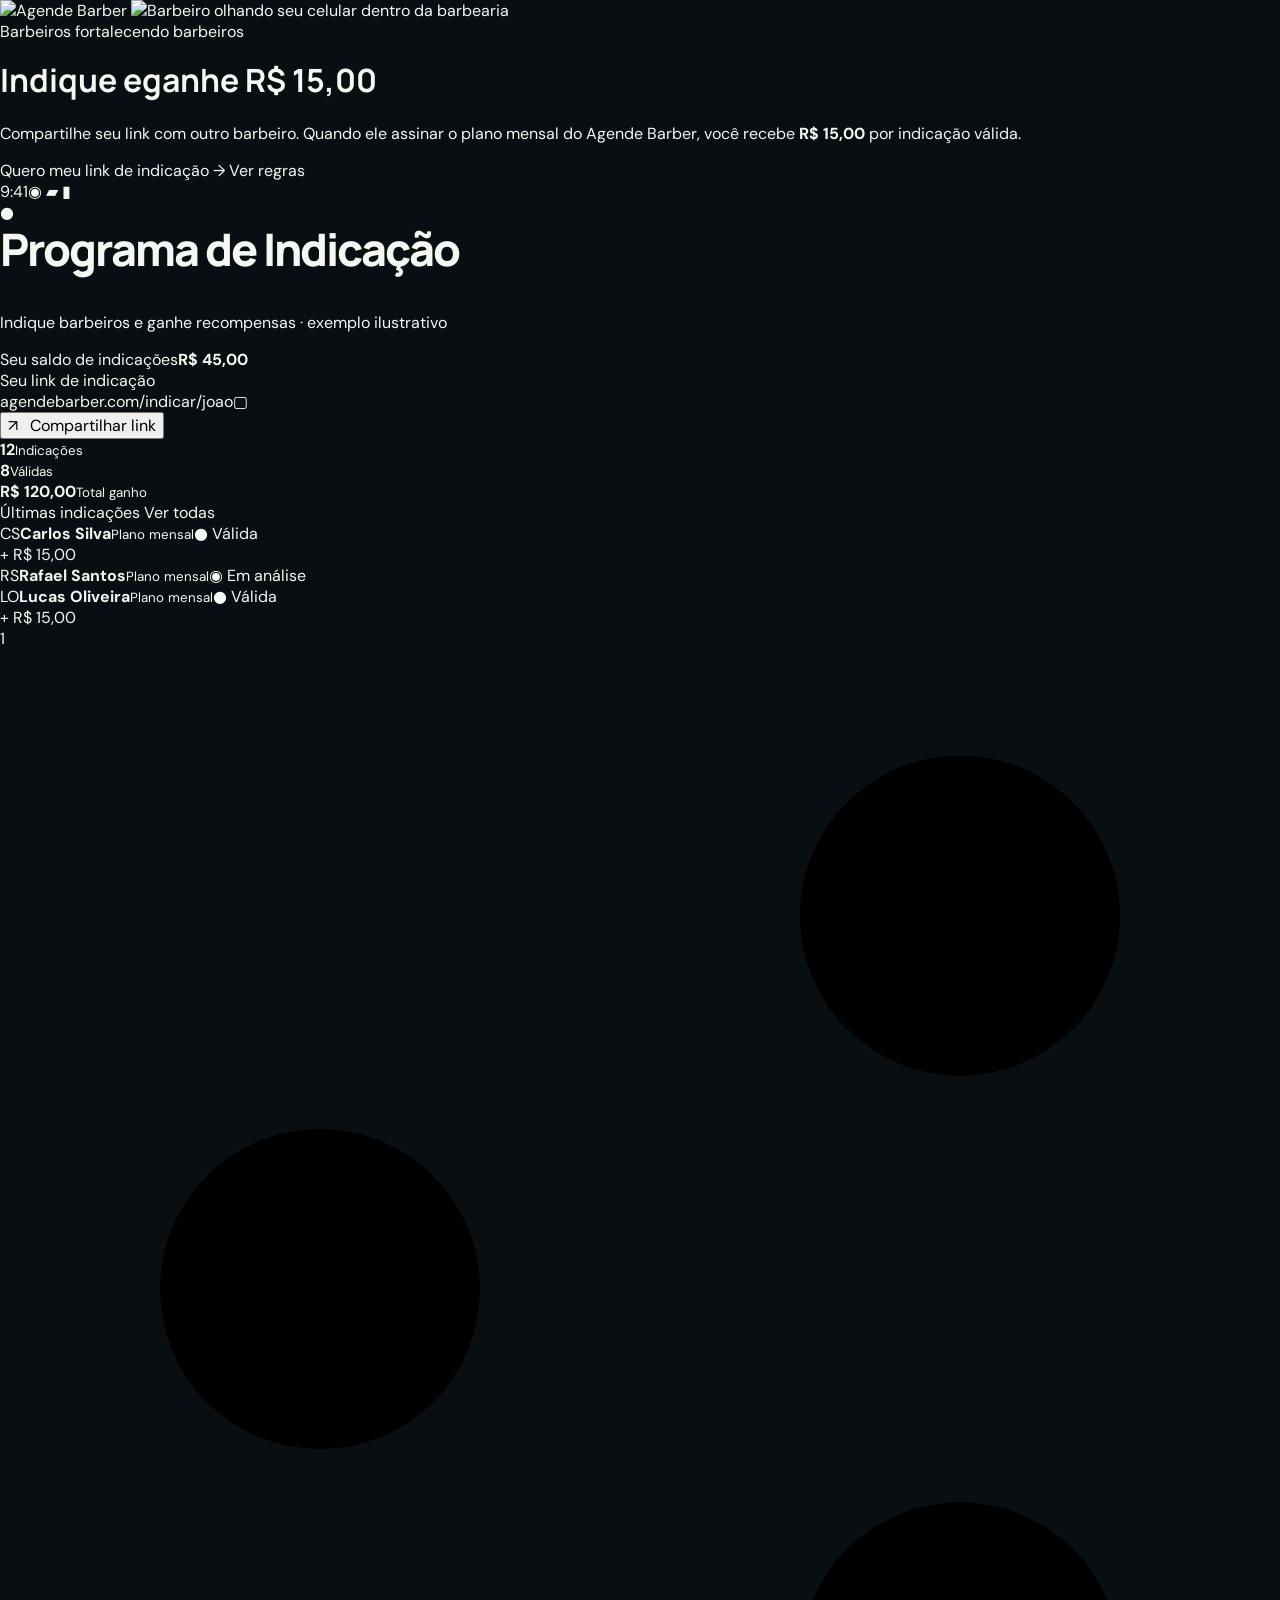
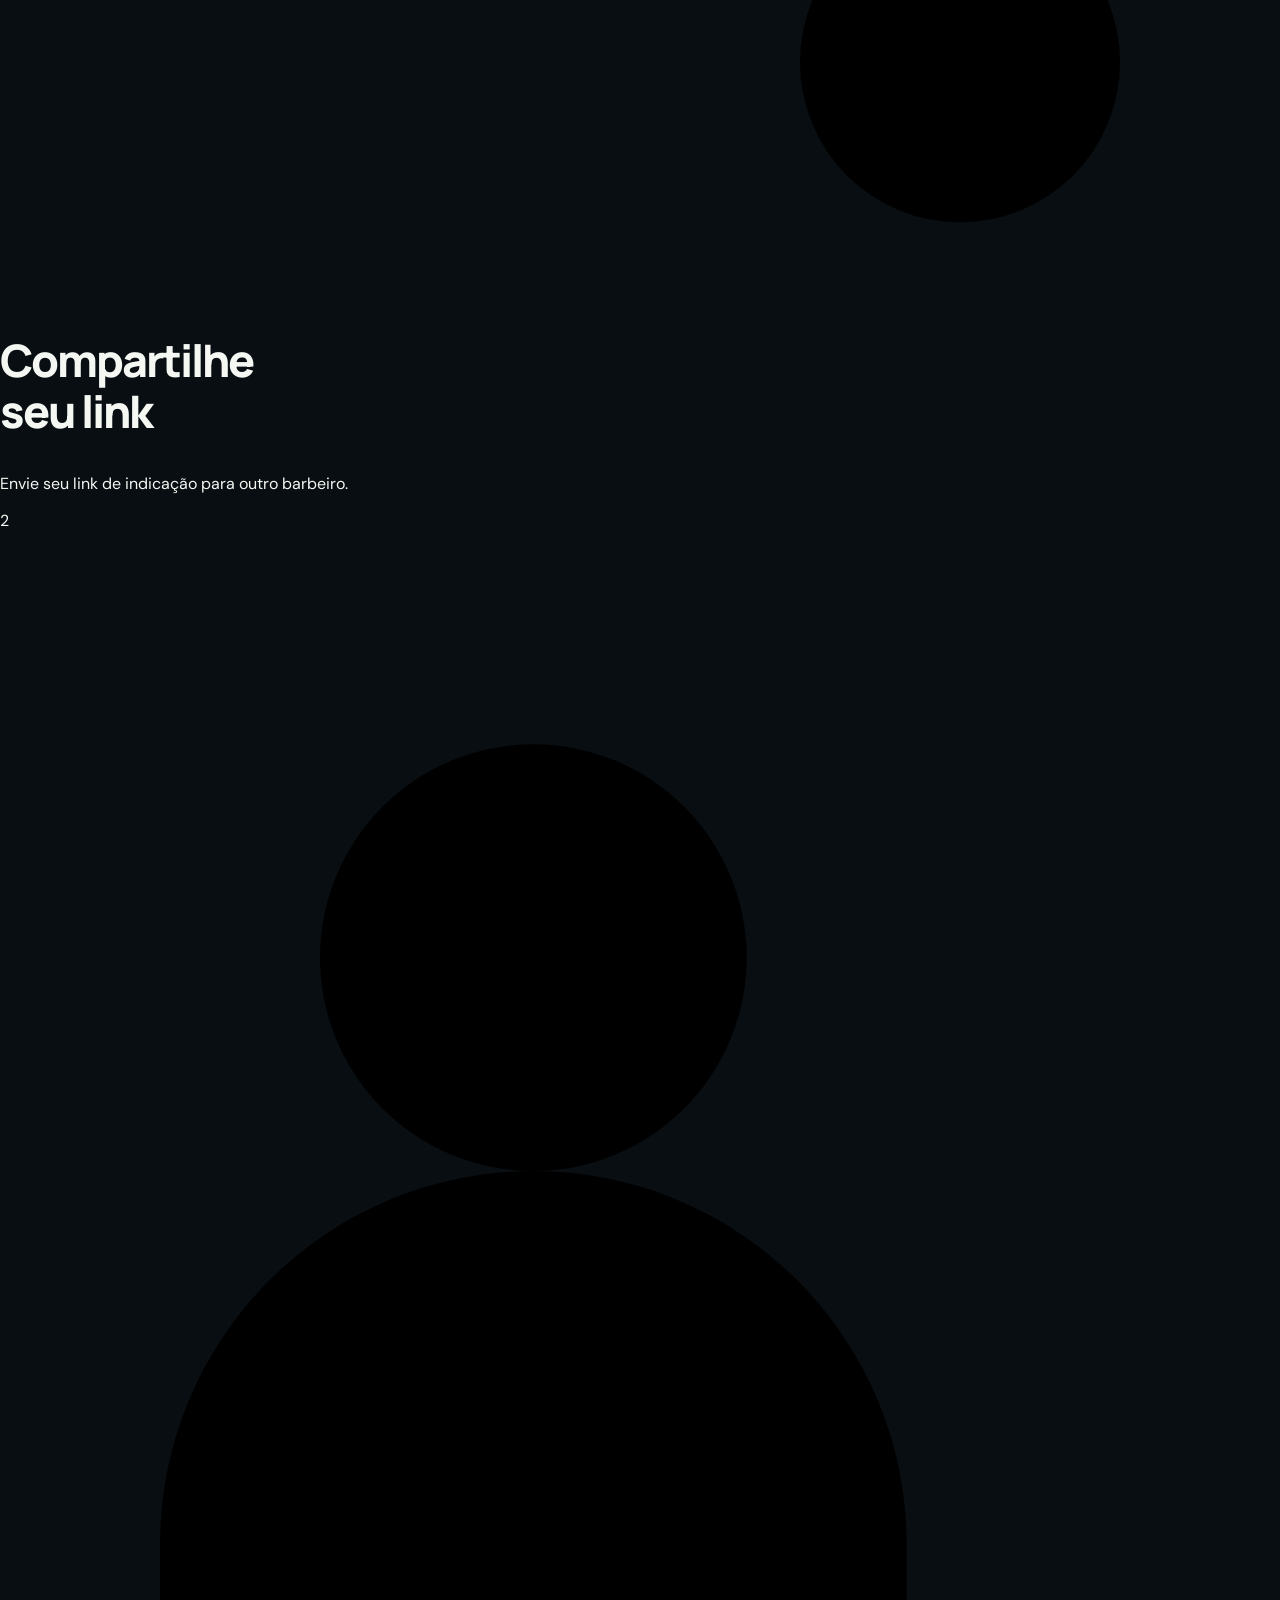
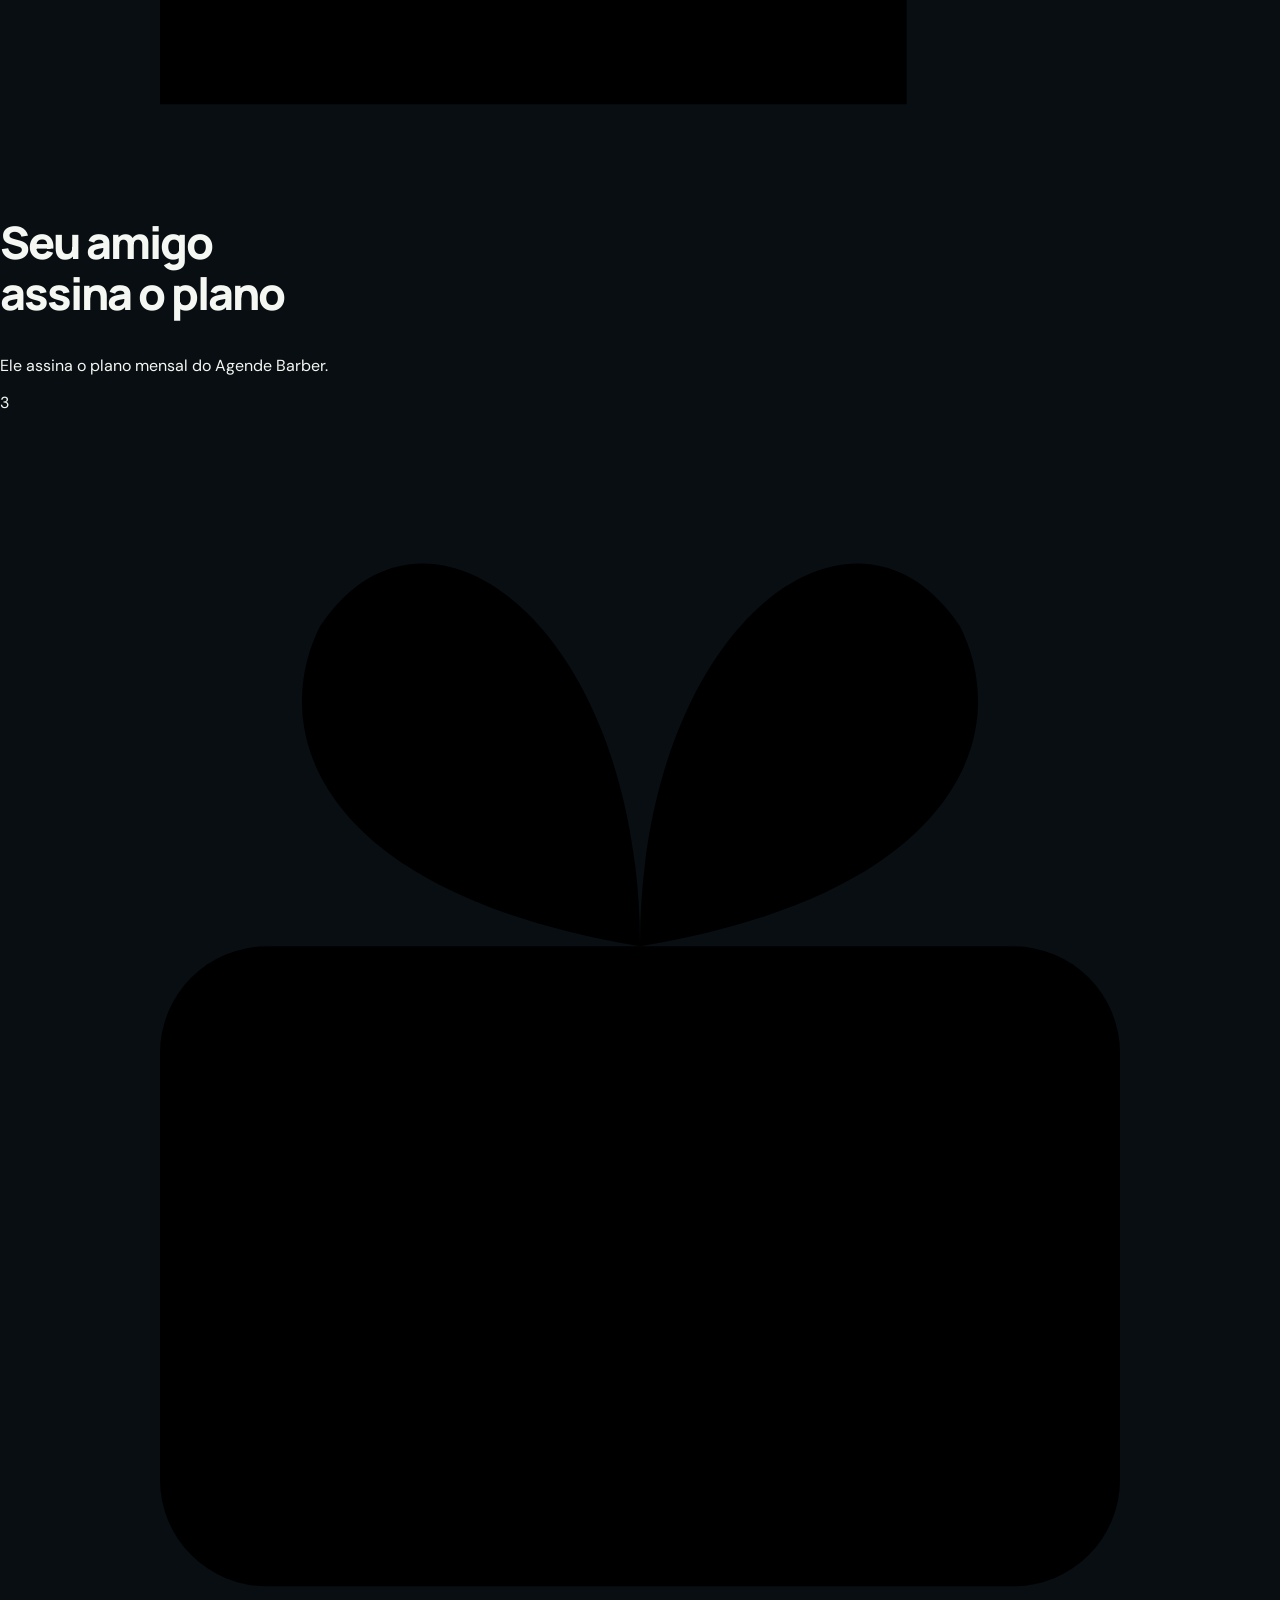
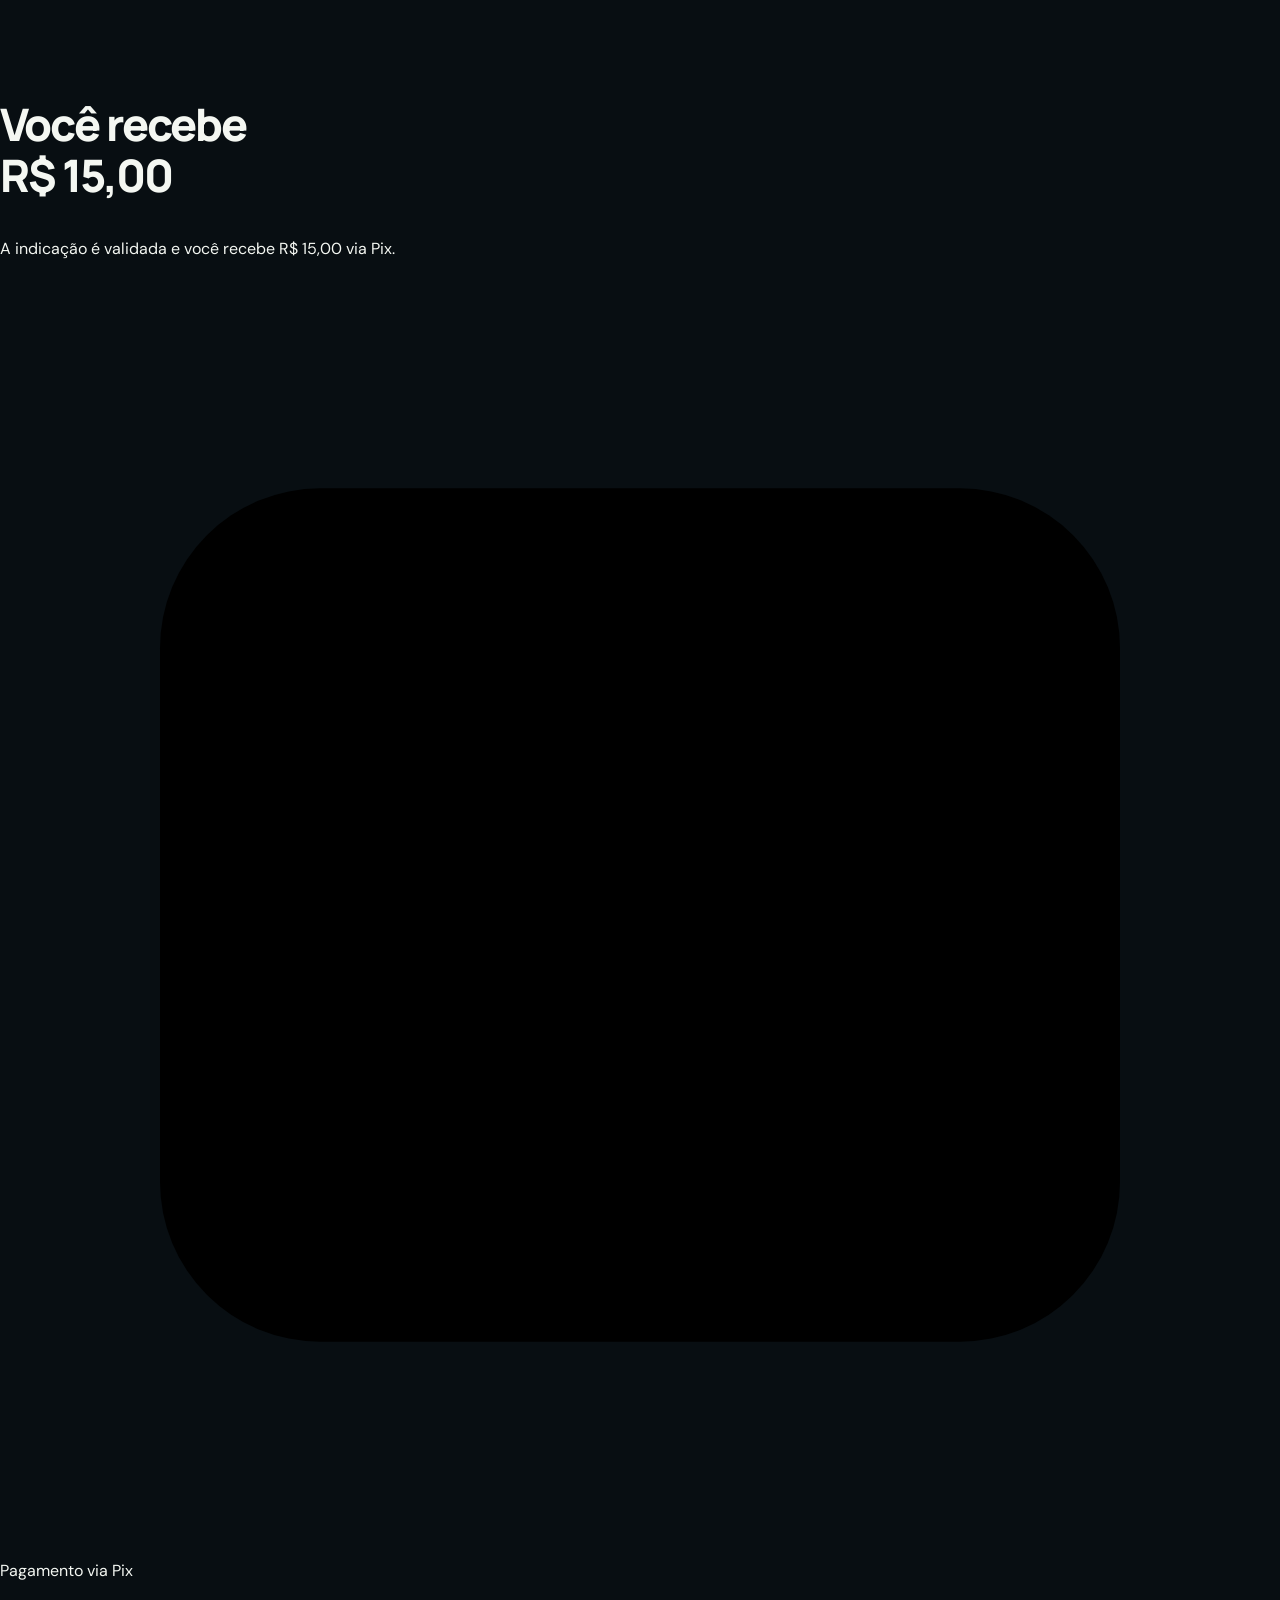
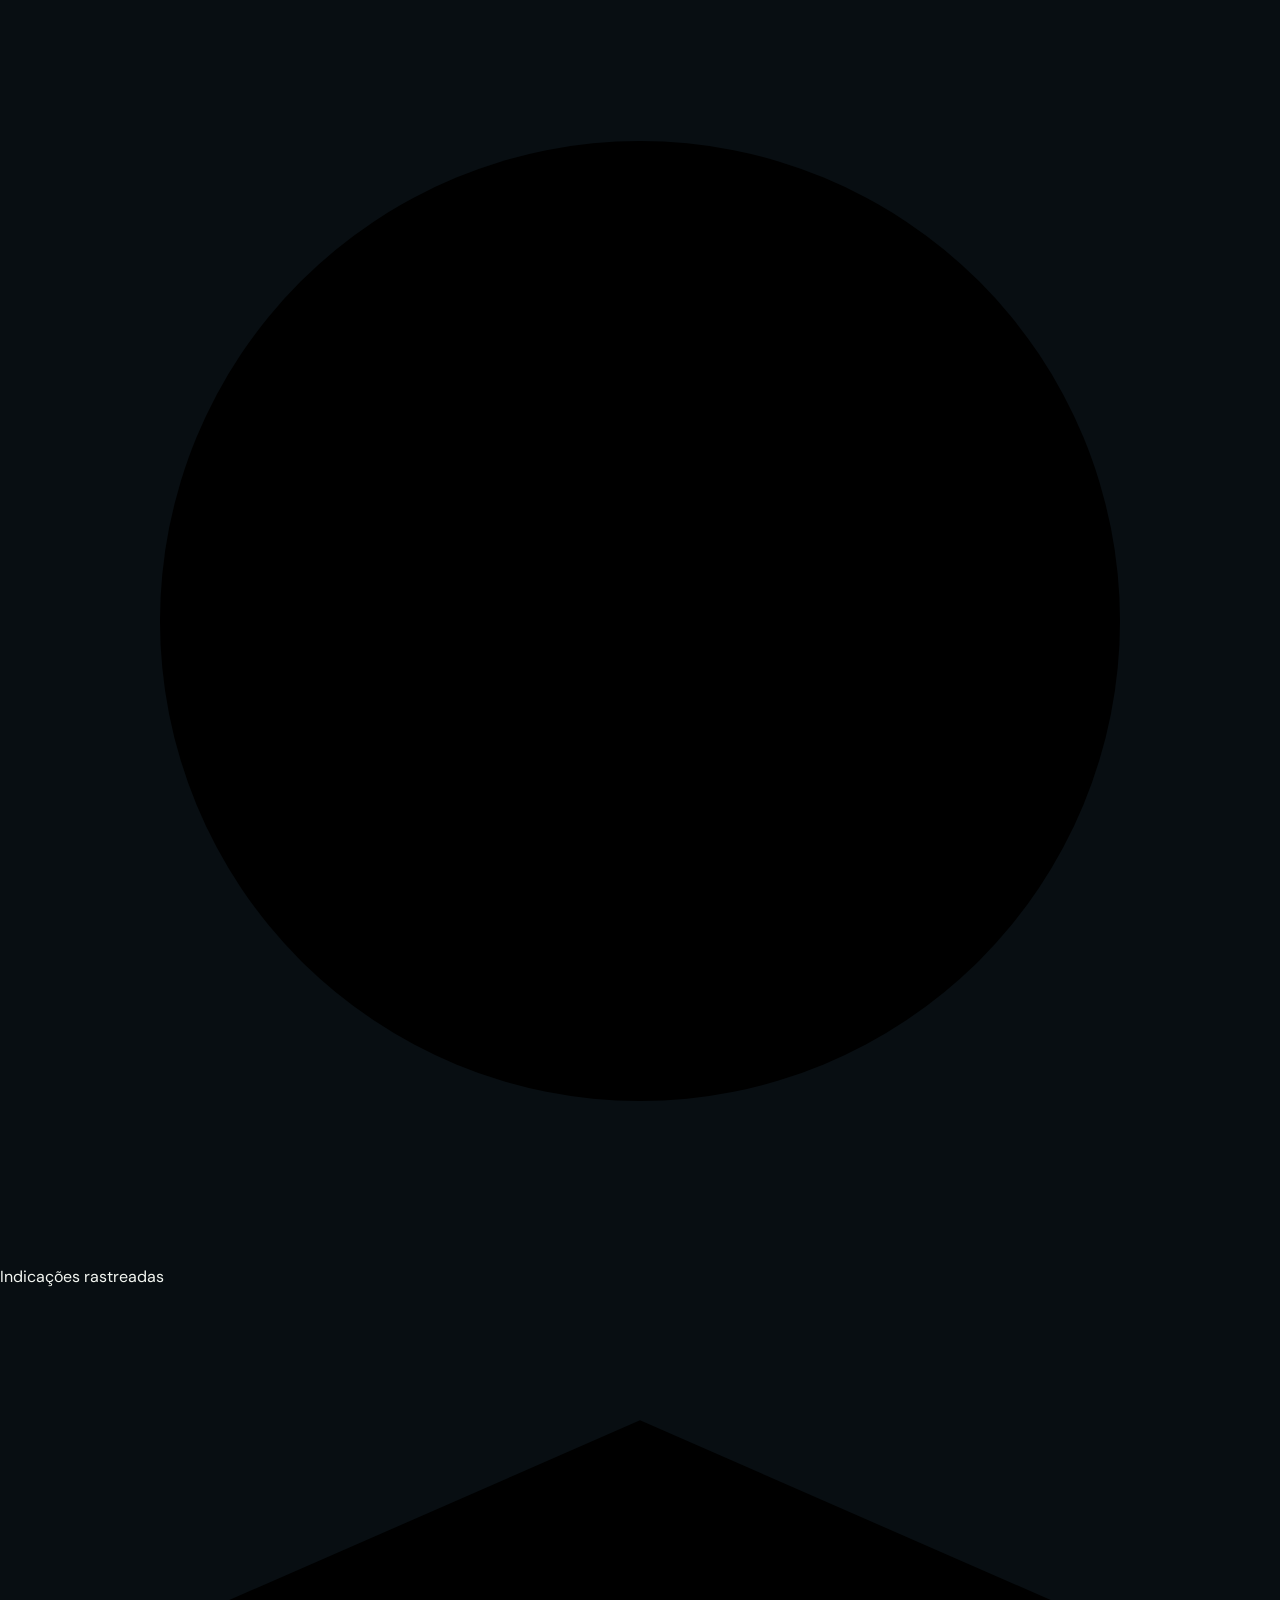
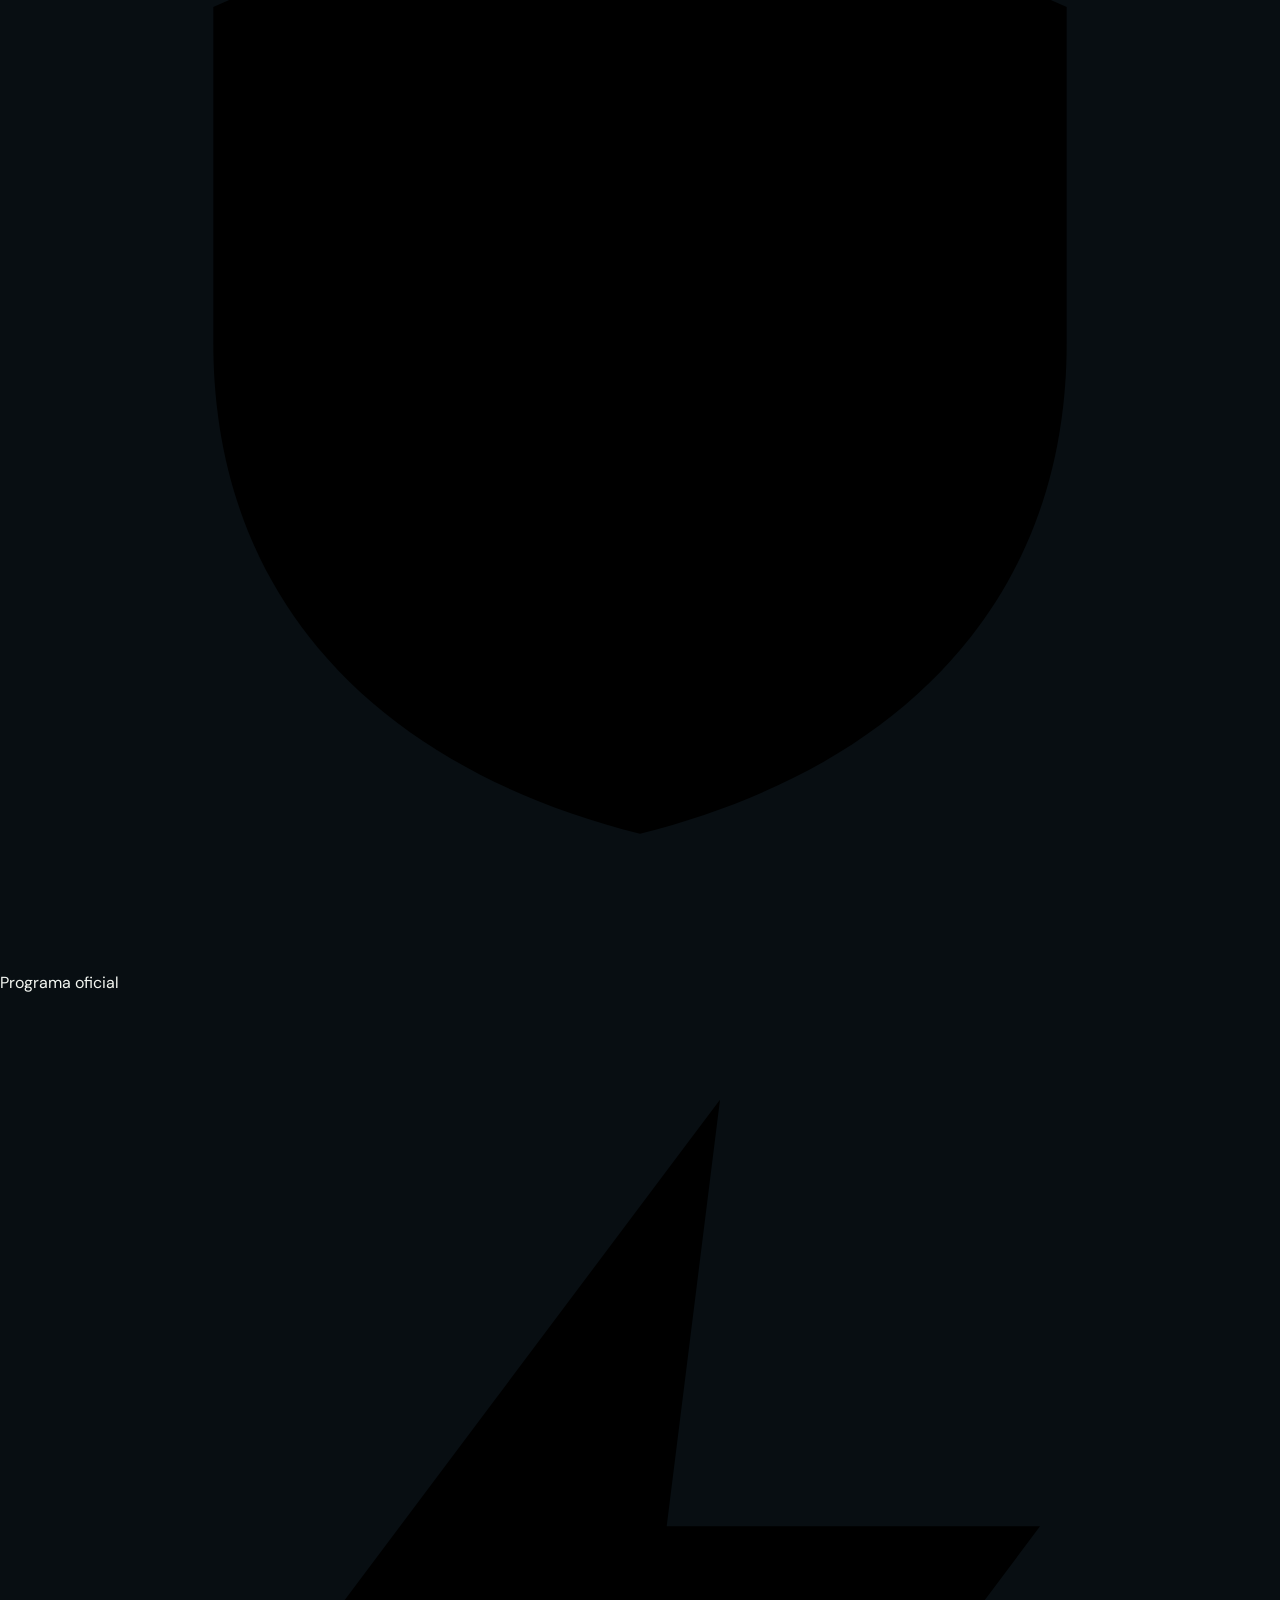
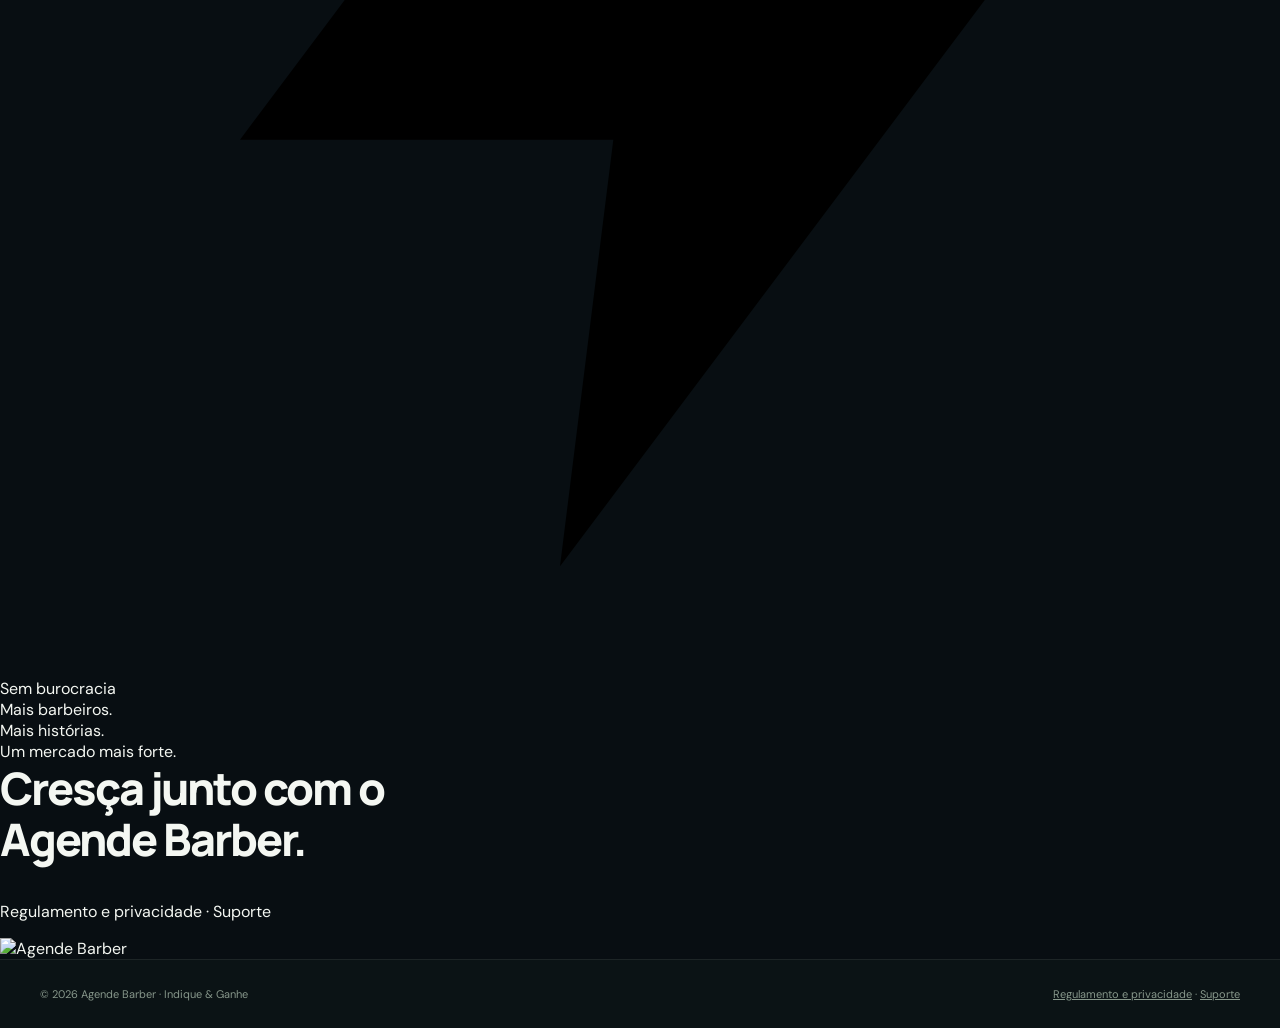
==== commit 19bd8168: "fix(referrals): replace placeholder benefit glyphs with consistent accessible SVG icons" ====
--- a/indicacoes/index.html
+++ b/indicacoes/index.html
@@ -187,11 +187,31 @@
           <p>A indicação é validada e você recebe R$ 15,00 via Pix.</p>
         </article>
       </section>
-      <div class="ab-points">
-        <div class="ab-point"><span class="ab-point-symbol" aria-hidden="true">◆</span><span>Pagamento<br>via Pix</span></div>
-        <div class="ab-point"><span class="ab-point-symbol" aria-hidden="true">▥</span><span>Indicações<br>rastreadas</span></div>
-        <div class="ab-point"><span class="ab-point-symbol" aria-hidden="true">♢</span><span>Programa<br>oficial</span></div>
-        <div class="ab-point"><span class="ab-point-symbol" aria-hidden="true">ϟ</span><span>Sem<br>burocracia</span></div>
+      <div class="ab-points" role="list" aria-label="Benefícios do programa de indicações">
+        <div class="ab-point" role="listitem">
+          <span class="ab-point-symbol" aria-hidden="true">
+            <svg viewBox="0 0 24 24" focusable="false"><rect x="3" y="4" width="18" height="16" rx="3"/><path d="M3 9h18m-9 2.5 2.5 2.5-2.5 2.5L9.5 14 12 11.5Z"/></svg>
+          </span>
+          <span class="ab-point-label">Pagamento via Pix</span>
+        </div>
+        <div class="ab-point" role="listitem">
+          <span class="ab-point-symbol" aria-hidden="true">
+            <svg viewBox="0 0 24 24" focusable="false"><circle cx="12" cy="12" r="9"/><circle cx="12" cy="12" r="5"/><circle cx="12" cy="12" r="1"/></svg>
+          </span>
+          <span class="ab-point-label">Indicações rastreadas</span>
+        </div>
+        <div class="ab-point" role="listitem">
+          <span class="ab-point-symbol" aria-hidden="true">
+            <svg viewBox="0 0 24 24" focusable="false"><path d="M12 2.5 20 6v6.3c0 4.9-3.2 8-8 9.2-4.8-1.2-8-4.3-8-9.2V6l8-3.5Z"/><path d="m8.4 12 2.3 2.4 4.8-5"/></svg>
+          </span>
+          <span class="ab-point-label">Programa oficial</span>
+        </div>
+        <div class="ab-point" role="listitem">
+          <span class="ab-point-symbol" aria-hidden="true">
+            <svg viewBox="0 0 24 24" focusable="false"><path d="m13.5 2-9 12h7L10.5 22l9-12h-7L13.5 2Z"/></svg>
+          </span>
+          <span class="ab-point-label">Sem burocracia</span>
+        </div>
       </div>
     </div>
     <section class="ab-ending" aria-label="Cresça junto com Agende Barber">
@@ -202,7 +222,7 @@
           <h2>Cresça junto com o<br>Agende Barber.</h2>
           <p class="ab-ending-links"><a href="/termos.html" target="_blank" rel="noopener noreferrer">Regulamento e privacidade</a> · <a href="https://wa.me/5542998319122" target="_blank" rel="noopener noreferrer">Suporte</a></p>
         </div>
-        <img class="ab-ending-logo" src="/assets/logo-agende-barber.png" alt="" width="160" height="160" loading="lazy">
+        <img class="ab-ending-logo" src="/assets/logo-agende-barber.png" alt="Agende Barber" width="160" height="160" loading="lazy" decoding="async">
       </div>
     </section>
   </div>
